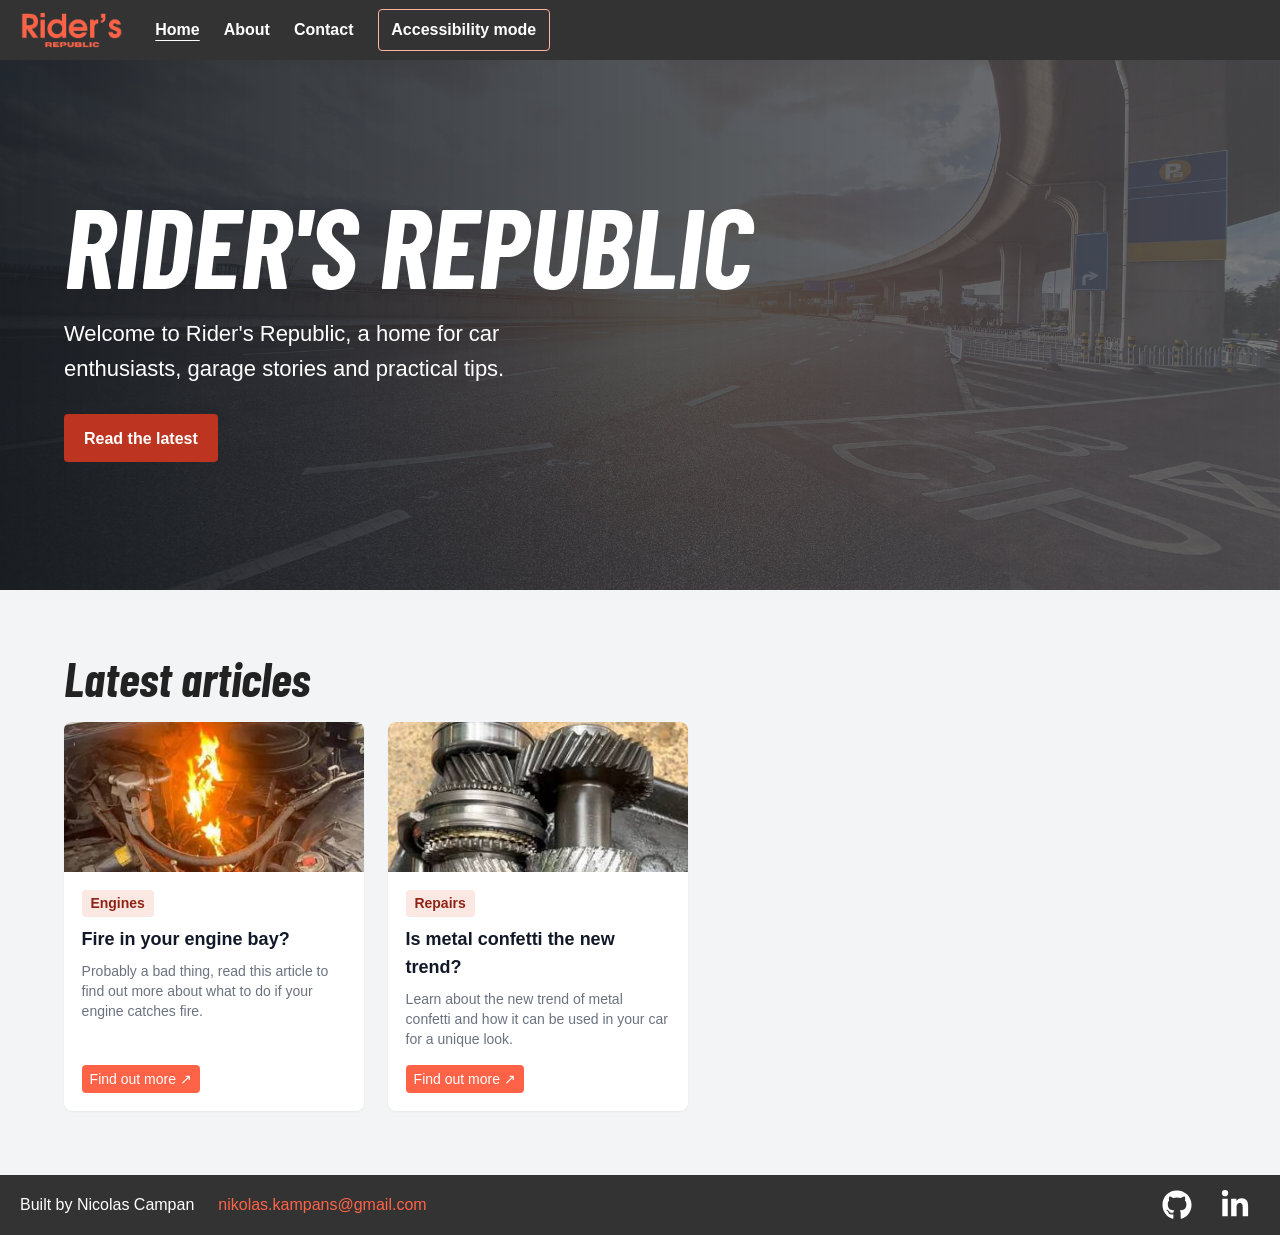
==== index.html @ 3242d22a "remove unused styles and duplicate declarations" ====
<!DOCTYPE html> 

<html lang="en">

<head>

    <link rel="stylesheet" href="assets/css/site.css">
    <script src="assets/js/accessibility.js" defer></script>
    <meta charset="UTF-8">
    <meta name="viewport" content="width=device-width, initial-scale=1.0">

    <link rel="stylesheet" href="https://fonts.googleapis.com/css2?family=Barlow+Condensed:ital,wght@1,700&display=swap">

    <title>Rider's Republic</title> <!-- This is a title bar -->

</head>

<body>
    <header>
        <img src="assets/images/logo.png" alt="Riders Republic logo" class="logo">
        <nav aria-label="Main navigation">
            <a href="index.html" aria-current="page">Home</a>
            <a href="about.html">About</a>
            <a href="contact.html">Contact</a>
            <button type="button" class="accessibility-toggle" aria-pressed="false" hidden>Accessibility mode</button>
        </nav>
    </header>

    <main class="home-main">
        <section class="hero" aria-labelledby="home-title">
            <div class="page-width">
                <h1 id="home-title">Rider's Republic</h1>
                <p>Welcome to Rider's Republic, a home for car enthusiasts, garage stories and practical tips.</p>
                <a class="hero-button" href="#latest">Read the latest</a>
            </div>
        </section>

        <section class="page-width latest" id="latest" aria-labelledby="latest-title">
            <h2 id="latest-title">Latest articles</h2>
            <div class="cards">
                <div class="card"> <!-- From Uiverse.io by Yaya12085 -->
                    <div class="image"> <img src="assets/images/engine-bay.jpeg" alt="Flames in a car's engine bay. Meme caption: Engine light came on, any idea what it is?"> </div>
                    <div class="content">
                        <span class="topic">Engines</span>
                        <h2 class="title">
                            Fire in your engine bay?
                        </h2>

                        <p class="desc">
                        Probably a bad thing, read this article to find out more about what to do if your engine catches fire.
                        </p>

                        <a class="action" href="#">
                        Find out more
                        <span aria-hidden="true">
                            ↗
                        </span>
                        </a>
                    </div>
                </div>

                <div class="card"> <!-- From Uiverse.io by Yaya12085 -->
                    <div class="image"> <img src="assets/images/metalconfetti.jpeg" alt="Damaged gearbox gears with chipped teeth and metal fragments"> </div>
                    <div class="content">
                        <span class="topic">Repairs</span>
                        <h2 class="title">
                            Is metal confetti the new trend?
                        </h2>

                        <p class="desc">
                        Learn about the new trend of metal confetti and how it can be used in your car for a unique look.
                        </p>

                        <a class="action" href="#">
                        Find out more
                        <span aria-hidden="true">
                            ↗
                        </span>
                        </a>
                    </div>
                </div>

            </div>
        </section>
    </main>

    <footer>
    <div class="footer-content">
        <p>Built by Nicolas Campan</p>
        <p><a href="mailto:nikolas.kampans@gmail.com">nikolas.kampans@gmail.com</a></p>
    </div>

    <div class="cardlink">
        <a class="social-link1"
        href="https://github.com/kampans/WebDev_Project_John"
        target="_blank"
        rel="noopener noreferrer"
        aria-label="Rider's Republic source code on GitHub (opens in a new tab)">
        <svg aria-hidden="true" focusable="false" xmlns="http://www.w3.org/2000/svg" fill="#fff" height="1em" viewBox="0 0 496 512"><path d="M165.9 397.4c0 2-2.3 3.6-5.2 3.6-3.3.3-5.6-1.3-5.6-3.6 0-2 2.3-3.6 5.2-3.6 3-.3 5.6 1.3 5.6 3.6zm-31.1-4.5c-.7 2 1.3 4.3 4.3 4.9 2.6 1 5.6 0 6.2-2s-1.3-4.3-4.3-5.2c-2.6-.7-5.5.3-6.2 2.3zm44.2-1.7c-2.9.7-4.9 2.6-4.6 4.9.3 2 2.9 3.3 5.9 2.6 2.9-.7 4.9-2.6 4.6-4.6-.3-1.9-3-3.2-5.9-2.9zM244.8 8C106.1 8 0 113.3 0 252c0 110.9 69.8 205.8 169.5 239.2 12.8 2.3 17.3-5.6 17.3-12.1 0-6.2-.3-40.4-.3-61.4 0 0-70 15-84.7-29.8 0 0-11.4-29.1-27.8-36.6 0 0-22.9-15.7 1.6-15.4 0 0 24.9 2 38.6 25.8 21.9 38.6 58.6 27.5 72.9 20.9 2.3-16 8.8-27.1 16-33.7-55.9-6.2-112.3-14.3-112.3-110.5 0-27.5 7.6-41.3 23.6-58.9-2.6-6.5-11.1-33.3 2.6-67.9 20.9-6.5 69 27 69 27 20-5.6 41.5-8.5 62.8-8.5s42.8 2.9 62.8 8.5c0 0 48.1-33.6 69-27 13.7 34.7 5.2 61.4 2.6 67.9 16 17.7 25.8 31.5 25.8 58.9 0 96.5-58.9 104.2-114.8 110.5 9.2 7.9 17 22.9 17 46.4 0 33.7-.3 75.4-.3 83.6 0 6.5 4.6 14.4 17.3 12.1C428.2 457.8 496 362.9 496 252 496 113.3 383.5 8 244.8 8zM97.2 352.9c-1.3 1-1 3.3.7 5.2 1.6 1.6 3.9 2.3 5.2 1 1.3-1 1-3.3-.7-5.2-1.6-1.6-3.9-2.3-5.2-1zm-10.8-8.1c-.7 1.3.3 2.9 2.3 3.9 1.6 1 3.6.7 4.3-.7.7-1.3-.3-2.9-2.3-3.9-2-.6-3.6-.3-4.3.7zm32.4 35.6c-1.6 1.3-1 4.3 1.3 6.2 2.3 2.3 5.2 2.6 6.5 1 1.3-1.3.7-4.3-1.3-6.2-2.2-2.3-5.2-2.6-6.5-1zm-11.4-14.7c-1.6 1-1.6 3.6 0 5.9 1.6 2.3 4.3 3.3 5.6 2.3 1.6-1.3 1.6-3.9 0-6.2-1.4-2.3-4-3.3-5.6-2z"></path></svg>
        </a>

        <a class="social-link2"
        href="https://www.linkedin.com/in/nicolas-campan-766263433/?isSelfProfile=true"
        target="_blank"
        rel="noopener noreferrer"
        aria-label="Nicolas Campan on LinkedIn (opens in a new tab)">
        <svg aria-hidden="true" focusable="false" xmlns="http://www.w3.org/2000/svg" height="1em" viewBox="0 0 448 512" fill="#fff"><path d="M100.28 448H7.4V148.9h92.88zM53.79 108.1C24.09 108.1 0 83.5 0 53.8a53.79 53.79 0 0 1 107.58 0c0 29.7-24.1 54.3-53.79 54.3zM447.9 448h-92.68V302.4c0-34.7-.7-79.2-48.29-79.2-48.29 0-55.69 37.7-55.69 76.7V448h-92.78V148.9h89.08v40.8h1.3c12.4-23.5 42.69-48.3 87.88-48.3 94 0 111.28 61.9 111.28 142.3V448z"></path></svg>
        </a>
    </div>
    </footer>

</body>

</html>
---- assets/css/site.css ----
/*body {
  font-family: 'Tangerine', serif;
  font-size: 48px; // This is calling google api fonts, its a god awful font so dont use it 
  text-shadow: 4px 4px 4px #aaa;
}*/ 

*, *::before, *::after {
    box-sizing: border-box;
}

main h1,
main h2,
main p,
main details {
    background-color: #ffffffff;
    padding: 10px 20px;
    border-radius: 10px;
    width: fit-content;
}

.accessibility-mode main :where(p, details) {
    font-size: 1.25rem;
}

body {
    font-family: Arial, Helvetica, sans-serif;
    margin: 0;
    background-color: #f5f5f5;
    color: #222;
    line-height: 1.6;
    display: flex; /* This makes the body a flex container */
    flex-direction: column; /* This stacks the children vertically */
    min-height: 100vh; /* This ensures the body takes at least the full height of the viewport */
    }

header,
footer {
    background-color: #333;
    display: flex;
    align-items: center;
    min-height: 60px;
    padding: 5px 20px;
}

header {
    justify-content: space-between;
    gap: 1rem 2rem;
}

nav a[aria-current="page"] {
    text-decoration: underline;
    text-underline-offset: 0.3em;
}

.logo {
    height: 44px;
    width: auto;
    margin: 0;
    }

nav {
    display: flex;
    flex: 1;
    flex-wrap: wrap;
    align-items: center;
    gap: 0.75rem 1.5rem;
    }

nav a {
    color: #fff;
    text-decoration: none;
    font-weight: bold;
    transition: transform 160ms ease;
    }

nav a:hover {
    color: #ff6347;
    transform: scale(1.1);
    }

.accessibility-toggle {
    padding: 0.45rem 0.8rem;
    border: 1px solid #ffb4a5;
    border-radius: 0.25rem;
    background: transparent;
    color: #fff;
    font: inherit;
    font-weight: 700;
    cursor: pointer;
}

.accessibility-toggle:hover {
    background: #4d302b;
}

.accessibility-toggle[aria-pressed="true"] {
    border-color: #fce8e3;
    background: #fce8e3;
    color: #8e2415;
}

.accessibility-toggle:focus-visible,
.accessibility-mode :is(a, button, summary, input, textarea):focus-visible {
    outline: 3px solid #8e2415;
    outline-offset: 3px;
    box-shadow: 0 0 0 3px #fff;
}

.accessibility-mode :is(nav a, .card, .action, .action span, .cardlink a) {
    transition: none;
}

.accessibility-mode :is(nav a, .card, .action, .action span, .cardlink a):hover {
    animation: none;
    transform: none;
}

@media (prefers-reduced-motion: reduce) {
    nav a {
        transition: none;
    }
}
 
h1, h2 {
    color: #333;
    }

main {
    padding: 0 20px;
    margin: 30px;
    flex: 1; /* This allows the main content to take up available space */
    }

img {
    max-width: 100%;
    height: auto;
    display: block;
    margin: 20px 0;
    }

footer {
    color: #fff;
    text-align: left;
    justify-content: space-between;
    }

.footer-content {
    display: flex;
    align-items: center;
    gap: 24px;
    }

.footer-content p {
    margin: 0;
    }

.contact-layout {
    display: flex;
    gap: 30px;
    align-items: stretch;
    }

.contact-form {
    flex: 1 1 0;
    min-width: 0;
    max-width: 600px;
    display: flex;
    flex-direction: column;
    background-color: #ecebeb;
    padding: 20px;
    border-radius: 10px;
    }

.contact-form form {
    display: flex;
    flex-direction: column;
    flex: 1;
    }

.contact-form label {
    color: #333;
    margin-bottom: 10px;
    }

textarea {
    resize: none;
    height: 200px;
    width: 100%;
    }

.contact-form input, .contact-form textarea {
    padding: 10px;
    border: 1px solid #767676;
    border-radius: 5px;
    margin-bottom: 20px;
    }

.contact-form button[type="submit"] {
    background-color: #ff6347;
    color: #fff;
    border: none;
    border-radius: 5px;
    padding: 10px 20px;
    font-size: 16px;
    cursor: pointer;
    margin-top: auto;
    transition: background-color 200ms ease;
    }

.contact-form button[type="submit"]:hover,
.contact-form button[type="submit"]:focus-visible {
    background-color: #b93822;
    }

.accessibility-mode nav a,
.accessibility-mode .contact-form {
    font-size: 1.2rem;
}

.accessibility-mode .contact-form :is(input, textarea) {
    border: 2px solid #333;
}

.accessibility-mode footer {
    font-size: 1.25rem;
}

.accessibility-mode .contact-form button[type="submit"] {
    font-size: 20px;
}

a[href^="mailto:"] {
    color: #ff6347;
    text-decoration: none;
    }

a[href^="mailto:"]:hover {
    text-decoration: underline;
    }

/* From Uiverse.io by ahmed150up2 */ 
.cardlink {
  display: flex;
  gap: 8px;
    }

.cardlink .social-link1,
.cardlink .social-link2 {
  display: flex;
  align-items: center;
  justify-content: center;
  width: 50px;
  height: 50px;
  color: whitesmoke;
  text-decoration: none;
  transition: 0.25s;
  border-radius: 50%;
    }

.cardlink svg {
  width: 60%;
  height: 60%;
  cursor: pointer;
    }

.cardlink .social-link1:hover {
  background-color: #1a1e22;
    }

.cardlink .social-link2:hover {
  background-color: #0a66c2;
    }

@media (max-width: 767px) {
header {
    flex-direction: column;
}

.logo {
    margin: 5px 0;
}

nav { 
    width: 100%;
    justify-content: center; 
    gap: 0.75rem 1rem;
    padding: 6px 0;
}

main {
    margin: 20px 0;
    padding: 0 12px;
    min-width: 0;
    overflow-wrap: anywhere;
}

main div[style*="margin-left"] {
    margin-left: 0 !important;
}

.contact-layout {
    flex-direction: column;
}

footer, .footer-content {
    flex-direction: column;
    align-items: flex-start;
    gap: 12px;
}

footer {
    padding: 16px 12px;
    overflow-wrap: anywhere;
}
}

.page-width {
    width: min(100% - 2rem, 72rem);
    margin-inline: auto;
}

.home-main {
    margin: 0;
    padding: 0;
    background: #f3f4f6;
}

.hero {
    padding-block: clamp(4rem, 10vw, 8rem);
    background: linear-gradient(90deg, rgba(10, 14, 20, 0.88), rgba(10, 14, 20, 0.54)),
        #181f29 url('../images/background.jpg') center / cover no-repeat;
    color: #fff;
}

.hero h1,
.hero p,
.latest > h2 {
    margin: 0;
    padding: 0;
    width: auto;
    color: inherit;
    background: transparent;
}

.hero h1,
.latest > h2 {
    font-family: "Barlow Condensed", "Arial Narrow", Arial, sans-serif;
    font-style: italic;
    font-weight: 700;
    line-height: 1;
}

.hero h1 {
    font-size: clamp(3rem, 9vw, 7rem);
    text-transform: uppercase;
}

.hero p {
    max-width: 32rem;
    margin-block: 1rem 1.75rem;
    font-size: clamp(1.125rem, 2.5vw, 1.375rem);
}

.hero-button {
    display: inline-block;
    padding: 0.7rem 1.25rem;
    border-radius: 0.25rem;
    background: #bd3420;
    color: #fff;
    font-weight: 700;
    text-decoration: none;
}

.hero-button:hover {
    background: #9f2818;
}

.hero-button:focus-visible {
    outline: 2px solid #fff;
    outline-offset: 4px;
}

.latest {
    padding-block: clamp(2rem, 5vw, 4rem);
}

.latest > h2 {
    font-size: clamp(2rem, 5vw, 3rem);
}

.accessibility-mode .hero {
    background-image: linear-gradient(rgba(10, 14, 20, 0.86), rgba(10, 14, 20, 0.86)),
        url('../images/background.jpg');
}

.accessibility-mode .hero-button {
    font-size: 1.125rem;
}

.accessibility-mode .hero p {
    font-size: 1.5rem;
}

.image {
    overflow: hidden;
}

.card:first-child .image img {
    transform: scale(1.03);
} /* For the first card, scale the image bigger to make it fit */

.cards {
    display: flex;
    flex-wrap: wrap;
    gap: 24px;
    justify-content: flex-start;
    margin-top: 20px;
    align-items: stretch;
    }

.card {
    max-width: 300px;
    border-radius: 0.5rem;
    overflow: hidden;
    background-color: #fff;
    box-shadow: 0 1px 2px 0 rgba(0, 0, 0, 0.05);
    display: flex;
    flex-direction: column;
    flex: 1; /* allows the card to grow and fill the available space */
    padding: 0;
    transition: all .5s ease;
    }

.card a {
    text-decoration: none
    }

/* CARD HOVER TASK 1*/
.card:hover {
    transform: translate3D(0,-1px,0) scale(1.03); /* move up slightly and zoom in */
    box-shadow: 8px 28px 50px rgba(39,44,49,.07), 1px 6px 12px rgba(39,44,49,.04);
    transition: all .4s ease; /* zoom in */
    cursor: pointer;
}

.content {
    display: flex;
    flex-direction: column;
    flex: 1;              /* makes .content fill the space under the image */
    padding: 1.1rem;
    }

.image {
    height: 150px;
    margin: 0;
    padding: 0;
    }

.image img {
    display: block;
    width: 100%;
    height: 100%;
    margin: 0;
    padding: 0;
    border: 0;
    max-width: none;
    object-fit: cover;
    object-position: center 25%;
    }

.card .title {
    margin: 0;
    color: #111827;
    font-size: 1.125rem;
    line-height: 1.75rem;
    font-weight: 600;
    }

.desc {
    margin-top: 0.5rem;
    color: #6B7280;
    font-size: 0.875rem;
    line-height: 1.25rem;
    margin-bottom: 1rem;
    }

.action {
    display: inline-flex;
    margin-top: auto;
    color: #ffffff;
    font-size: 0.875rem;
    line-height: 1.25rem;
    font-weight: 500;
    gap: 0.25rem;
    background-color: #ff6347;
    padding: 4px 8px;
    border-radius: 4px;
    align-self: flex-start;
    }

.action span {
    transition: .3s ease;
    }

.action:hover span {
    transform: translateX(4px);
    }

.action:hover {
    transform: translate3D(0,-1px,0) scale(1.03); /* move up slightly and zoom in */
    box-shadow: 8px 28px 50px rgba(39,44,49,.07), 1px 6px 12px rgba(39,44,49,.04);
    transition: all .4s ease; /* zoom in */
    cursor: pointer;
}

.card h2, .card p {
    background-color: transparent;
    border: none;
    padding: 0;
    border-radius: 0;
    width: auto;
}

.topic {
    align-self: flex-start;
    margin-bottom: 0.5rem;
    font-size: 0.875rem;
    padding: 0.15rem 0.55rem;
    border-radius: 0.25rem;
    background: #fce8e3;
    color: #8e2415;
    font-weight: 700;
}

.accessibility-mode .card {
    border: 2px solid #333;
}

.accessibility-mode .topic {
    font-size: 1rem;
}

.accessibility-mode .card .title {
    font-size: 1.75rem;
}

.accessibility-mode .card .desc {
    font-size: 1.125rem;
}

.accessibility-mode .action {
    background-color: #bd3420;
    font-size: 1.125rem;
    line-height: 1.4;
}

.accessibility-mode .contact-form :is(input, textarea),
.accessibility-mode .accessibility-toggle {
    font-size: 1.125rem;
}

.accessibility-mode .contact-form button[type="submit"] {
    background-color: #bd3420;
}

.accessibility-mode :is(.action, .contact-form button[type="submit"]):hover {
    background-color: #9f2818;
}

@media (max-width: 767px) {
    .cards {
        flex-direction: column;
    }

    .card {
        flex: none;
        width: 100%;
        max-width: none;
        min-width: 0;
    }
}
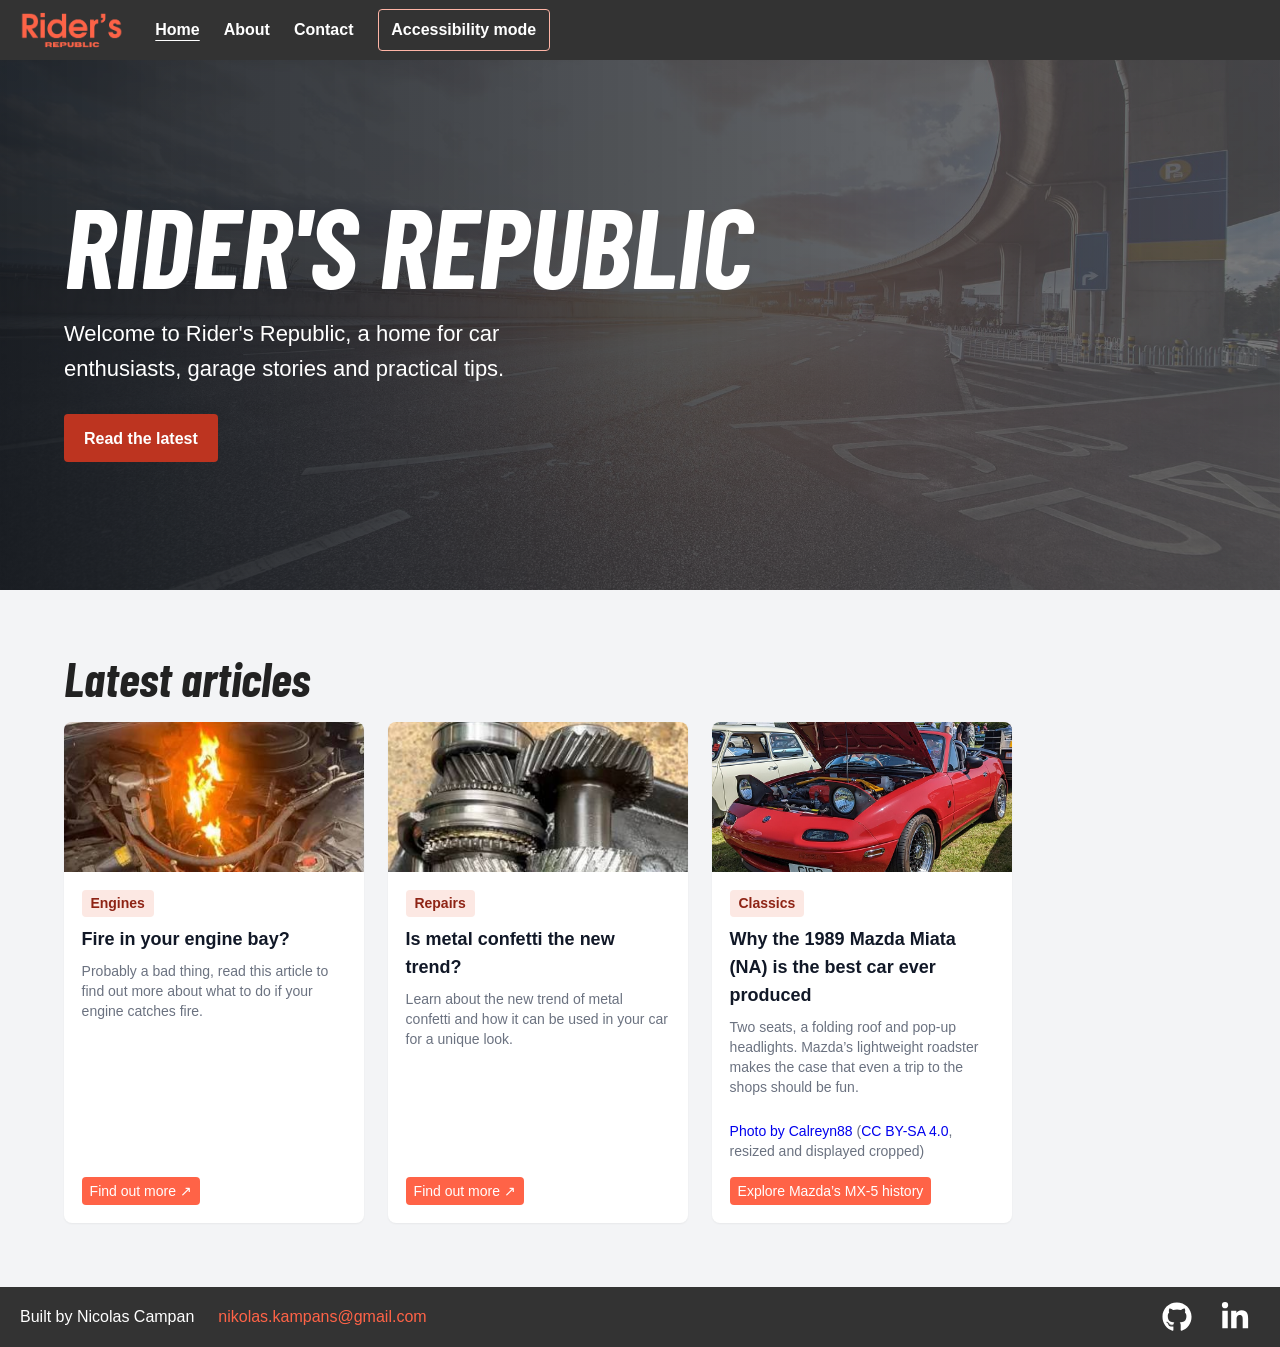
==== commit b89ae5d5: "add the mazda miata card" ====
--- a/index.html
+++ b/index.html
@@ -1,114 +1,126 @@
-<!DOCTYPE html> 
+<!DOCTYPE html>
 
 <html lang="en">
 
-<head>
+	<head>
 
-    <link rel="stylesheet" href="assets/css/site.css">
-    <script src="assets/js/accessibility.js" defer></script>
-    <meta charset="UTF-8">
-    <meta name="viewport" content="width=device-width, initial-scale=1.0">
+		<link rel="stylesheet" href="assets/css/site.css">
+		<script src="assets/js/accessibility.js" defer></script>
+		<meta charset="UTF-8">
+		<meta name="viewport" content="width=device-width, initial-scale=1.0">
 
-    <link rel="stylesheet" href="https://fonts.googleapis.com/css2?family=Barlow+Condensed:ital,wght@1,700&display=swap">
+		<link rel="stylesheet" href="https://fonts.googleapis.com/css2?family=Barlow+Condensed:ital,wght@1,700&display=swap">
 
-    <title>Rider's Republic</title> <!-- This is a title bar -->
+		<title>Rider's Republic</title> <!-- This is a title bar -->
 
-</head>
+	</head>
 
-<body>
-    <header>
-        <img src="assets/images/logo.png" alt="Riders Republic logo" class="logo">
-        <nav aria-label="Main navigation">
-            <a href="index.html" aria-current="page">Home</a>
-            <a href="about.html">About</a>
-            <a href="contact.html">Contact</a>
-            <button type="button" class="accessibility-toggle" aria-pressed="false" hidden>Accessibility mode</button>
-        </nav>
-    </header>
+	<body>
+		<header>
+			<img src="assets/images/logo.png" alt="Riders Republic logo" class="logo">
+			<nav aria-label="Main navigation">
+				<a href="index.html" aria-current="page">Home</a>
+				<a href="about.html">About</a>
+				<a href="contact.html">Contact</a>
+				<button type="button" class="accessibility-toggle" aria-pressed="false" hidden>Accessibility mode</button>
+			</nav>
+		</header>
 
-    <main class="home-main">
-        <section class="hero" aria-labelledby="home-title">
-            <div class="page-width">
-                <h1 id="home-title">Rider's Republic</h1>
-                <p>Welcome to Rider's Republic, a home for car enthusiasts, garage stories and practical tips.</p>
-                <a class="hero-button" href="#latest">Read the latest</a>
-            </div>
-        </section>
+		<main class="home-main">
+			<section class="hero" aria-labelledby="home-title">
+				<div class="page-width">
+					<h1 id="home-title">Rider's Republic</h1>
+					<p>Welcome to Rider's Republic, a home for car enthusiasts, garage stories and practical tips.</p>
+					<a class="hero-button" href="#latest">Read the latest</a>
+				</div>
+			</section>
 
-        <section class="page-width latest" id="latest" aria-labelledby="latest-title">
-            <h2 id="latest-title">Latest articles</h2>
-            <div class="cards">
-                <div class="card"> <!-- From Uiverse.io by Yaya12085 -->
-                    <div class="image"> <img src="assets/images/engine-bay.jpeg" alt="Flames in a car's engine bay. Meme caption: Engine light came on, any idea what it is?"> </div>
-                    <div class="content">
-                        <span class="topic">Engines</span>
-                        <h2 class="title">
-                            Fire in your engine bay?
-                        </h2>
+			<section class="page-width latest" id="latest" aria-labelledby="latest-title">
+				<h2 id="latest-title">Latest articles</h2>
+				<div class="cards">
+					<div class="card"> <!-- From Uiverse.io by Yaya12085 -->
+						<div class="image"> <img src="assets/images/engine-bay.jpeg" alt="Flames in a car's engine bay. Meme caption: Engine light came on, any idea what it is?"> </div>
+						<div class="content">
+							<span class="topic">Engines</span>
+							<h2 class="title">
+								Fire in your engine bay?
+							</h2>
 
-                        <p class="desc">
-                        Probably a bad thing, read this article to find out more about what to do if your engine catches fire.
-                        </p>
+							<p class="desc">
+								Probably a bad thing, read this article to find out more about what to do if your engine catches fire.
+							</p>
 
-                        <a class="action" href="#">
-                        Find out more
-                        <span aria-hidden="true">
-                            ↗
-                        </span>
-                        </a>
-                    </div>
-                </div>
+							<a class="action" href="#">
+								Find out more
+								<span aria-hidden="true">
+									↗
+								</span>
+							</a>
+						</div>
+					</div>
 
-                <div class="card"> <!-- From Uiverse.io by Yaya12085 -->
-                    <div class="image"> <img src="assets/images/metalconfetti.jpeg" alt="Damaged gearbox gears with chipped teeth and metal fragments"> </div>
-                    <div class="content">
-                        <span class="topic">Repairs</span>
-                        <h2 class="title">
-                            Is metal confetti the new trend?
-                        </h2>
+					<div class="card"> <!-- From Uiverse.io by Yaya12085 -->
+						<div class="image"> <img src="assets/images/metalconfetti.jpeg" alt="Damaged gearbox gears with chipped teeth and metal fragments"> </div>
+						<div class="content">
+							<span class="topic">Repairs</span>
+							<h2 class="title">
+								Is metal confetti the new trend?
+							</h2>
 
-                        <p class="desc">
-                        Learn about the new trend of metal confetti and how it can be used in your car for a unique look.
-                        </p>
+							<p class="desc">
+								Learn about the new trend of metal confetti and how it can be used in your car for a unique look.
+							</p>
 
-                        <a class="action" href="#">
-                        Find out more
-                        <span aria-hidden="true">
-                            ↗
-                        </span>
-                        </a>
-                    </div>
-                </div>
+							<a class="action" href="#">
+								Find out more
+								<span aria-hidden="true">
+									↗
+								</span>
+							</a>
+						</div>
+					</div>
 
-            </div>
-        </section>
-    </main>
+					<article class="card">
+						<div class="image">
+							<img class="miata-photo" src="assets/images/mazda-miata-na.jpg" alt="Red first-generation Mazda MX-5 with its pop-up headlights raised and bonnet open">
+						</div>
+						<div class="content">
+							<span class="topic">Classics</span>
+							<h2 class="title">Why the 1989 Mazda Miata (NA) is the best car ever produced</h2>
+							<p class="desc">Two seats, a folding roof and pop-up headlights. Mazda&rsquo;s lightweight roadster makes the case that even a trip to the shops should be fun.</p>
+							<p class="desc"><a href="https://commons.wikimedia.org/wiki/File:1989_Mazda_MX-5_1.6i.jpg">Photo by Calreyn88</a> (<a href="https://creativecommons.org/licenses/by-sa/4.0/">CC BY-SA 4.0</a>, resized and displayed cropped)</p>
+							<a class="action" href="https://www.mazda.com/en/about/history/greatcar/roadster/04/">Explore Mazda&rsquo;s MX-5 history</a>
+						</div>
+					</article>
+				</div>
+			</section>
+		</main>
 
-    <footer>
-    <div class="footer-content">
-        <p>Built by Nicolas Campan</p>
-        <p><a href="mailto:nikolas.kampans@gmail.com">nikolas.kampans@gmail.com</a></p>
-    </div>
+		<footer>
+			<div class="footer-content">
+				<p>Built by Nicolas Campan</p>
+				<p><a href="mailto:nikolas.kampans@gmail.com">nikolas.kampans@gmail.com</a></p>
+			</div>
 
-    <div class="cardlink">
-        <a class="social-link1"
-        href="https://github.com/kampans/WebDev_Project_John"
-        target="_blank"
-        rel="noopener noreferrer"
-        aria-label="Rider's Republic source code on GitHub (opens in a new tab)">
-        <svg aria-hidden="true" focusable="false" xmlns="http://www.w3.org/2000/svg" fill="#fff" height="1em" viewBox="0 0 496 512"><path d="M165.9 397.4c0 2-2.3 3.6-5.2 3.6-3.3.3-5.6-1.3-5.6-3.6 0-2 2.3-3.6 5.2-3.6 3-.3 5.6 1.3 5.6 3.6zm-31.1-4.5c-.7 2 1.3 4.3 4.3 4.9 2.6 1 5.6 0 6.2-2s-1.3-4.3-4.3-5.2c-2.6-.7-5.5.3-6.2 2.3zm44.2-1.7c-2.9.7-4.9 2.6-4.6 4.9.3 2 2.9 3.3 5.9 2.6 2.9-.7 4.9-2.6 4.6-4.6-.3-1.9-3-3.2-5.9-2.9zM244.8 8C106.1 8 0 113.3 0 252c0 110.9 69.8 205.8 169.5 239.2 12.8 2.3 17.3-5.6 17.3-12.1 0-6.2-.3-40.4-.3-61.4 0 0-70 15-84.7-29.8 0 0-11.4-29.1-27.8-36.6 0 0-22.9-15.7 1.6-15.4 0 0 24.9 2 38.6 25.8 21.9 38.6 58.6 27.5 72.9 20.9 2.3-16 8.8-27.1 16-33.7-55.9-6.2-112.3-14.3-112.3-110.5 0-27.5 7.6-41.3 23.6-58.9-2.6-6.5-11.1-33.3 2.6-67.9 20.9-6.5 69 27 69 27 20-5.6 41.5-8.5 62.8-8.5s42.8 2.9 62.8 8.5c0 0 48.1-33.6 69-27 13.7 34.7 5.2 61.4 2.6 67.9 16 17.7 25.8 31.5 25.8 58.9 0 96.5-58.9 104.2-114.8 110.5 9.2 7.9 17 22.9 17 46.4 0 33.7-.3 75.4-.3 83.6 0 6.5 4.6 14.4 17.3 12.1C428.2 457.8 496 362.9 496 252 496 113.3 383.5 8 244.8 8zM97.2 352.9c-1.3 1-1 3.3.7 5.2 1.6 1.6 3.9 2.3 5.2 1 1.3-1 1-3.3-.7-5.2-1.6-1.6-3.9-2.3-5.2-1zm-10.8-8.1c-.7 1.3.3 2.9 2.3 3.9 1.6 1 3.6.7 4.3-.7.7-1.3-.3-2.9-2.3-3.9-2-.6-3.6-.3-4.3.7zm32.4 35.6c-1.6 1.3-1 4.3 1.3 6.2 2.3 2.3 5.2 2.6 6.5 1 1.3-1.3.7-4.3-1.3-6.2-2.2-2.3-5.2-2.6-6.5-1zm-11.4-14.7c-1.6 1-1.6 3.6 0 5.9 1.6 2.3 4.3 3.3 5.6 2.3 1.6-1.3 1.6-3.9 0-6.2-1.4-2.3-4-3.3-5.6-2z"></path></svg>
-        </a>
+			<div class="cardlink">
+				<a class="social-link1"
+					href="https://github.com/kampans/WebDev_Project_John"
+					target="_blank"
+					rel="noopener noreferrer"
+					aria-label="Rider's Republic source code on GitHub (opens in a new tab)">
+					<svg aria-hidden="true" focusable="false" xmlns="http://www.w3.org/2000/svg" fill="#fff" height="1em" viewBox="0 0 496 512"><path d="M165.9 397.4c0 2-2.3 3.6-5.2 3.6-3.3.3-5.6-1.3-5.6-3.6 0-2 2.3-3.6 5.2-3.6 3-.3 5.6 1.3 5.6 3.6zm-31.1-4.5c-.7 2 1.3 4.3 4.3 4.9 2.6 1 5.6 0 6.2-2s-1.3-4.3-4.3-5.2c-2.6-.7-5.5.3-6.2 2.3zm44.2-1.7c-2.9.7-4.9 2.6-4.6 4.9.3 2 2.9 3.3 5.9 2.6 2.9-.7 4.9-2.6 4.6-4.6-.3-1.9-3-3.2-5.9-2.9zM244.8 8C106.1 8 0 113.3 0 252c0 110.9 69.8 205.8 169.5 239.2 12.8 2.3 17.3-5.6 17.3-12.1 0-6.2-.3-40.4-.3-61.4 0 0-70 15-84.7-29.8 0 0-11.4-29.1-27.8-36.6 0 0-22.9-15.7 1.6-15.4 0 0 24.9 2 38.6 25.8 21.9 38.6 58.6 27.5 72.9 20.9 2.3-16 8.8-27.1 16-33.7-55.9-6.2-112.3-14.3-112.3-110.5 0-27.5 7.6-41.3 23.6-58.9-2.6-6.5-11.1-33.3 2.6-67.9 20.9-6.5 69 27 69 27 20-5.6 41.5-8.5 62.8-8.5s42.8 2.9 62.8 8.5c0 0 48.1-33.6 69-27 13.7 34.7 5.2 61.4 2.6 67.9 16 17.7 25.8 31.5 25.8 58.9 0 96.5-58.9 104.2-114.8 110.5 9.2 7.9 17 22.9 17 46.4 0 33.7-.3 75.4-.3 83.6 0 6.5 4.6 14.4 17.3 12.1C428.2 457.8 496 362.9 496 252 496 113.3 383.5 8 244.8 8zM97.2 352.9c-1.3 1-1 3.3.7 5.2 1.6 1.6 3.9 2.3 5.2 1 1.3-1 1-3.3-.7-5.2-1.6-1.6-3.9-2.3-5.2-1zm-10.8-8.1c-.7 1.3.3 2.9 2.3 3.9 1.6 1 3.6.7 4.3-.7.7-1.3-.3-2.9-2.3-3.9-2-.6-3.6-.3-4.3.7zm32.4 35.6c-1.6 1.3-1 4.3 1.3 6.2 2.3 2.3 5.2 2.6 6.5 1 1.3-1.3.7-4.3-1.3-6.2-2.2-2.3-5.2-2.6-6.5-1zm-11.4-14.7c-1.6 1-1.6 3.6 0 5.9 1.6 2.3 4.3 3.3 5.6 2.3 1.6-1.3 1.6-3.9 0-6.2-1.4-2.3-4-3.3-5.6-2z"></path></svg>
+				</a>
 
-        <a class="social-link2"
-        href="https://www.linkedin.com/in/nicolas-campan-766263433/?isSelfProfile=true"
-        target="_blank"
-        rel="noopener noreferrer"
-        aria-label="Nicolas Campan on LinkedIn (opens in a new tab)">
-        <svg aria-hidden="true" focusable="false" xmlns="http://www.w3.org/2000/svg" height="1em" viewBox="0 0 448 512" fill="#fff"><path d="M100.28 448H7.4V148.9h92.88zM53.79 108.1C24.09 108.1 0 83.5 0 53.8a53.79 53.79 0 0 1 107.58 0c0 29.7-24.1 54.3-53.79 54.3zM447.9 448h-92.68V302.4c0-34.7-.7-79.2-48.29-79.2-48.29 0-55.69 37.7-55.69 76.7V448h-92.78V148.9h89.08v40.8h1.3c12.4-23.5 42.69-48.3 87.88-48.3 94 0 111.28 61.9 111.28 142.3V448z"></path></svg>
-        </a>
-    </div>
-    </footer>
+				<a class="social-link2"
+					href="https://www.linkedin.com/in/nicolas-campan-766263433/?isSelfProfile=true"
+					target="_blank"
+					rel="noopener noreferrer"
+					aria-label="Nicolas Campan on LinkedIn (opens in a new tab)">
+					<svg aria-hidden="true" focusable="false" xmlns="http://www.w3.org/2000/svg" height="1em" viewBox="0 0 448 512" fill="#fff"><path d="M100.28 448H7.4V148.9h92.88zM53.79 108.1C24.09 108.1 0 83.5 0 53.8a53.79 53.79 0 0 1 107.58 0c0 29.7-24.1 54.3-53.79 54.3zM447.9 448h-92.68V302.4c0-34.7-.7-79.2-48.29-79.2-48.29 0-55.69 37.7-55.69 76.7V448h-92.78V148.9h89.08v40.8h1.3c12.4-23.5 42.69-48.3 87.88-48.3 94 0 111.28 61.9 111.28 142.3V448z"></path></svg>
+				</a>
+			</div>
+		</footer>
 
-</body>
+	</body>
 
 </html>
--- a/assets/css/site.css
+++ b/assets/css/site.css
@@ -1,582 +1,586 @@
 
 /*body {
-  font-family: 'Tangerine', serif;
-  font-size: 48px; // This is calling google api fonts, its a god awful font so dont use it 
-  text-shadow: 4px 4px 4px #aaa;
-}*/ 
+	font-family: 'Tangerine', serif;
+	font-size: 48px; // This is calling google api fonts, its a god awful font so dont use it
+	text-shadow: 4px 4px 4px #aaa;
+}*/
 
 *, *::before, *::after {
-    box-sizing: border-box;
+	box-sizing: border-box;
 }
 
 main h1,
 main h2,
 main p,
 main details {
-    background-color: #ffffffff;
-    padding: 10px 20px;
-    border-radius: 10px;
-    width: fit-content;
+	background-color: #ffffffff;
+	padding: 10px 20px;
+	border-radius: 10px;
+	width: fit-content;
 }
 
 .accessibility-mode main :where(p, details) {
-    font-size: 1.25rem;
+	font-size: 1.25rem;
 }
 
 body {
-    font-family: Arial, Helvetica, sans-serif;
-    margin: 0;
-    background-color: #f5f5f5;
-    color: #222;
-    line-height: 1.6;
-    display: flex; /* This makes the body a flex container */
-    flex-direction: column; /* This stacks the children vertically */
-    min-height: 100vh; /* This ensures the body takes at least the full height of the viewport */
-    }
+	font-family: Arial, Helvetica, sans-serif;
+	margin: 0;
+	background-color: #f5f5f5;
+	color: #222;
+	line-height: 1.6;
+	display: flex; /* This makes the body a flex container */
+	flex-direction: column; /* This stacks the children vertically */
+	min-height: 100vh; /* This ensures the body takes at least the full height of the viewport */
+}
 
 header,
 footer {
-    background-color: #333;
-    display: flex;
-    align-items: center;
-    min-height: 60px;
-    padding: 5px 20px;
+	background-color: #333;
+	display: flex;
+	align-items: center;
+	min-height: 60px;
+	padding: 5px 20px;
 }
 
 header {
-    justify-content: space-between;
-    gap: 1rem 2rem;
+	justify-content: space-between;
+	gap: 1rem 2rem;
 }
 
 nav a[aria-current="page"] {
-    text-decoration: underline;
-    text-underline-offset: 0.3em;
+	text-decoration: underline;
+	text-underline-offset: 0.3em;
 }
 
 .logo {
-    height: 44px;
-    width: auto;
-    margin: 0;
-    }
+	height: 44px;
+	width: auto;
+	margin: 0;
+}
 
 nav {
-    display: flex;
-    flex: 1;
-    flex-wrap: wrap;
-    align-items: center;
-    gap: 0.75rem 1.5rem;
-    }
+	display: flex;
+	flex: 1;
+	flex-wrap: wrap;
+	align-items: center;
+	gap: 0.75rem 1.5rem;
+}
 
 nav a {
-    color: #fff;
-    text-decoration: none;
-    font-weight: bold;
-    transition: transform 160ms ease;
-    }
+	color: #fff;
+	text-decoration: none;
+	font-weight: bold;
+	transition: transform 160ms ease;
+}
 
 nav a:hover {
-    color: #ff6347;
-    transform: scale(1.1);
-    }
+	color: #ff6347;
+	transform: scale(1.1);
+}
 
 .accessibility-toggle {
-    padding: 0.45rem 0.8rem;
-    border: 1px solid #ffb4a5;
-    border-radius: 0.25rem;
-    background: transparent;
-    color: #fff;
-    font: inherit;
-    font-weight: 700;
-    cursor: pointer;
+	padding: 0.45rem 0.8rem;
+	border: 1px solid #ffb4a5;
+	border-radius: 0.25rem;
+	background: transparent;
+	color: #fff;
+	font: inherit;
+	font-weight: 700;
+	cursor: pointer;
 }
 
 .accessibility-toggle:hover {
-    background: #4d302b;
+	background: #4d302b;
 }
 
 .accessibility-toggle[aria-pressed="true"] {
-    border-color: #fce8e3;
-    background: #fce8e3;
-    color: #8e2415;
+	border-color: #fce8e3;
+	background: #fce8e3;
+	color: #8e2415;
 }
 
 .accessibility-toggle:focus-visible,
 .accessibility-mode :is(a, button, summary, input, textarea):focus-visible {
-    outline: 3px solid #8e2415;
-    outline-offset: 3px;
-    box-shadow: 0 0 0 3px #fff;
+	outline: 3px solid #8e2415;
+	outline-offset: 3px;
+	box-shadow: 0 0 0 3px #fff;
 }
 
 .accessibility-mode :is(nav a, .card, .action, .action span, .cardlink a) {
-    transition: none;
+	transition: none;
 }
 
 .accessibility-mode :is(nav a, .card, .action, .action span, .cardlink a):hover {
-    animation: none;
-    transform: none;
+	animation: none;
+	transform: none;
 }
 
 @media (prefers-reduced-motion: reduce) {
-    nav a {
-        transition: none;
-    }
-}
- 
+	nav a {
+		transition: none;
+	}
+}
+
 h1, h2 {
-    color: #333;
-    }
+	color: #333;
+}
 
 main {
-    padding: 0 20px;
-    margin: 30px;
-    flex: 1; /* This allows the main content to take up available space */
-    }
+	padding: 0 20px;
+	margin: 30px;
+	flex: 1; /* This allows the main content to take up available space */
+}
 
 img {
-    max-width: 100%;
-    height: auto;
-    display: block;
-    margin: 20px 0;
-    }
+	max-width: 100%;
+	height: auto;
+	display: block;
+	margin: 20px 0;
+}
 
 footer {
-    color: #fff;
-    text-align: left;
-    justify-content: space-between;
-    }
+	color: #fff;
+	text-align: left;
+	justify-content: space-between;
+}
 
 .footer-content {
-    display: flex;
-    align-items: center;
-    gap: 24px;
-    }
+	display: flex;
+	align-items: center;
+	gap: 24px;
+}
 
 .footer-content p {
-    margin: 0;
-    }
+	margin: 0;
+}
 
 .contact-layout {
-    display: flex;
-    gap: 30px;
-    align-items: stretch;
-    }
+	display: flex;
+	gap: 30px;
+	align-items: stretch;
+}
 
 .contact-form {
-    flex: 1 1 0;
-    min-width: 0;
-    max-width: 600px;
-    display: flex;
-    flex-direction: column;
-    background-color: #ecebeb;
-    padding: 20px;
-    border-radius: 10px;
-    }
+	flex: 1 1 0;
+	min-width: 0;
+	max-width: 600px;
+	display: flex;
+	flex-direction: column;
+	background-color: #ecebeb;
+	padding: 20px;
+	border-radius: 10px;
+}
 
 .contact-form form {
-    display: flex;
-    flex-direction: column;
-    flex: 1;
-    }
+	display: flex;
+	flex-direction: column;
+	flex: 1;
+}
 
 .contact-form label {
-    color: #333;
-    margin-bottom: 10px;
-    }
+	color: #333;
+	margin-bottom: 10px;
+}
 
 textarea {
-    resize: none;
-    height: 200px;
-    width: 100%;
-    }
+	resize: none;
+	height: 200px;
+	width: 100%;
+}
 
 .contact-form input, .contact-form textarea {
-    padding: 10px;
-    border: 1px solid #767676;
-    border-radius: 5px;
-    margin-bottom: 20px;
-    }
+	padding: 10px;
+	border: 1px solid #767676;
+	border-radius: 5px;
+	margin-bottom: 20px;
+}
 
 .contact-form button[type="submit"] {
-    background-color: #ff6347;
-    color: #fff;
-    border: none;
-    border-radius: 5px;
-    padding: 10px 20px;
-    font-size: 16px;
-    cursor: pointer;
-    margin-top: auto;
-    transition: background-color 200ms ease;
-    }
+	background-color: #ff6347;
+	color: #fff;
+	border: none;
+	border-radius: 5px;
+	padding: 10px 20px;
+	font-size: 16px;
+	cursor: pointer;
+	margin-top: auto;
+	transition: background-color 200ms ease;
+}
 
 .contact-form button[type="submit"]:hover,
 .contact-form button[type="submit"]:focus-visible {
-    background-color: #b93822;
-    }
+	background-color: #b93822;
+}
 
 .accessibility-mode nav a,
 .accessibility-mode .contact-form {
-    font-size: 1.2rem;
+	font-size: 1.2rem;
 }
 
 .accessibility-mode .contact-form :is(input, textarea) {
-    border: 2px solid #333;
+	border: 2px solid #333;
 }
 
 .accessibility-mode footer {
-    font-size: 1.25rem;
+	font-size: 1.25rem;
 }
 
 .accessibility-mode .contact-form button[type="submit"] {
-    font-size: 20px;
+	font-size: 20px;
 }
 
 a[href^="mailto:"] {
-    color: #ff6347;
-    text-decoration: none;
-    }
+	color: #ff6347;
+	text-decoration: none;
+}
 
 a[href^="mailto:"]:hover {
-    text-decoration: underline;
-    }
-
-/* From Uiverse.io by ahmed150up2 */ 
+	text-decoration: underline;
+}
+
+/* From Uiverse.io by ahmed150up2 */
 .cardlink {
-  display: flex;
-  gap: 8px;
-    }
+	display: flex;
+	gap: 8px;
+}
 
 .cardlink .social-link1,
 .cardlink .social-link2 {
-  display: flex;
-  align-items: center;
-  justify-content: center;
-  width: 50px;
-  height: 50px;
-  color: whitesmoke;
-  text-decoration: none;
-  transition: 0.25s;
-  border-radius: 50%;
-    }
+	display: flex;
+	align-items: center;
+	justify-content: center;
+	width: 50px;
+	height: 50px;
+	color: whitesmoke;
+	text-decoration: none;
+	transition: 0.25s;
+	border-radius: 50%;
+}
 
 .cardlink svg {
-  width: 60%;
-  height: 60%;
-  cursor: pointer;
-    }
+	width: 60%;
+	height: 60%;
+	cursor: pointer;
+}
 
 .cardlink .social-link1:hover {
-  background-color: #1a1e22;
-    }
+	background-color: #1a1e22;
+}
 
 .cardlink .social-link2:hover {
-  background-color: #0a66c2;
-    }
+	background-color: #0a66c2;
+}
 
 @media (max-width: 767px) {
-header {
-    flex-direction: column;
-}
-
-.logo {
-    margin: 5px 0;
-}
-
-nav { 
-    width: 100%;
-    justify-content: center; 
-    gap: 0.75rem 1rem;
-    padding: 6px 0;
-}
-
-main {
-    margin: 20px 0;
-    padding: 0 12px;
-    min-width: 0;
-    overflow-wrap: anywhere;
-}
-
-main div[style*="margin-left"] {
-    margin-left: 0 !important;
-}
-
-.contact-layout {
-    flex-direction: column;
-}
-
-footer, .footer-content {
-    flex-direction: column;
-    align-items: flex-start;
-    gap: 12px;
-}
-
-footer {
-    padding: 16px 12px;
-    overflow-wrap: anywhere;
-}
+	header {
+		flex-direction: column;
+	}
+
+	.logo {
+		margin: 5px 0;
+	}
+
+	nav {
+		width: 100%;
+		justify-content: center;
+		gap: 0.75rem 1rem;
+		padding: 6px 0;
+	}
+
+	main {
+		margin: 20px 0;
+		padding: 0 12px;
+		min-width: 0;
+		overflow-wrap: anywhere;
+	}
+
+	main div[style*="margin-left"] {
+		margin-left: 0 !important;
+	}
+
+	.contact-layout {
+		flex-direction: column;
+	}
+
+	footer, .footer-content {
+		flex-direction: column;
+		align-items: flex-start;
+		gap: 12px;
+	}
+
+	footer {
+		padding: 16px 12px;
+		overflow-wrap: anywhere;
+	}
 }
 
 .page-width {
-    width: min(100% - 2rem, 72rem);
-    margin-inline: auto;
+	width: min(100% - 2rem, 72rem);
+	margin-inline: auto;
 }
 
 .home-main {
-    margin: 0;
-    padding: 0;
-    background: #f3f4f6;
+	margin: 0;
+	padding: 0;
+	background: #f3f4f6;
 }
 
 .hero {
-    padding-block: clamp(4rem, 10vw, 8rem);
-    background: linear-gradient(90deg, rgba(10, 14, 20, 0.88), rgba(10, 14, 20, 0.54)),
-        #181f29 url('../images/background.jpg') center / cover no-repeat;
-    color: #fff;
+	padding-block: clamp(4rem, 10vw, 8rem);
+	background: linear-gradient(90deg, rgba(10, 14, 20, 0.88), rgba(10, 14, 20, 0.54)),
+		#181f29 url('../images/background.jpg') center / cover no-repeat;
+	color: #fff;
 }
 
 .hero h1,
 .hero p,
 .latest > h2 {
-    margin: 0;
-    padding: 0;
-    width: auto;
-    color: inherit;
-    background: transparent;
+	margin: 0;
+	padding: 0;
+	width: auto;
+	color: inherit;
+	background: transparent;
 }
 
 .hero h1,
 .latest > h2 {
-    font-family: "Barlow Condensed", "Arial Narrow", Arial, sans-serif;
-    font-style: italic;
-    font-weight: 700;
-    line-height: 1;
+	font-family: "Barlow Condensed", "Arial Narrow", Arial, sans-serif;
+	font-style: italic;
+	font-weight: 700;
+	line-height: 1;
 }
 
 .hero h1 {
-    font-size: clamp(3rem, 9vw, 7rem);
-    text-transform: uppercase;
+	font-size: clamp(3rem, 9vw, 7rem);
+	text-transform: uppercase;
 }
 
 .hero p {
-    max-width: 32rem;
-    margin-block: 1rem 1.75rem;
-    font-size: clamp(1.125rem, 2.5vw, 1.375rem);
+	max-width: 32rem;
+	margin-block: 1rem 1.75rem;
+	font-size: clamp(1.125rem, 2.5vw, 1.375rem);
 }
 
 .hero-button {
-    display: inline-block;
-    padding: 0.7rem 1.25rem;
-    border-radius: 0.25rem;
-    background: #bd3420;
-    color: #fff;
-    font-weight: 700;
-    text-decoration: none;
+	display: inline-block;
+	padding: 0.7rem 1.25rem;
+	border-radius: 0.25rem;
+	background: #bd3420;
+	color: #fff;
+	font-weight: 700;
+	text-decoration: none;
 }
 
 .hero-button:hover {
-    background: #9f2818;
+	background: #9f2818;
 }
 
 .hero-button:focus-visible {
-    outline: 2px solid #fff;
-    outline-offset: 4px;
+	outline: 2px solid #fff;
+	outline-offset: 4px;
 }
 
 .latest {
-    padding-block: clamp(2rem, 5vw, 4rem);
+	padding-block: clamp(2rem, 5vw, 4rem);
 }
 
 .latest > h2 {
-    font-size: clamp(2rem, 5vw, 3rem);
+	font-size: clamp(2rem, 5vw, 3rem);
 }
 
 .accessibility-mode .hero {
-    background-image: linear-gradient(rgba(10, 14, 20, 0.86), rgba(10, 14, 20, 0.86)),
-        url('../images/background.jpg');
+	background-image: linear-gradient(rgba(10, 14, 20, 0.86), rgba(10, 14, 20, 0.86)),
+		url('../images/background.jpg');
 }
 
 .accessibility-mode .hero-button {
-    font-size: 1.125rem;
+	font-size: 1.125rem;
 }
 
 .accessibility-mode .hero p {
-    font-size: 1.5rem;
+	font-size: 1.5rem;
 }
 
 .image {
-    overflow: hidden;
+	overflow: hidden;
 }
 
 .card:first-child .image img {
-    transform: scale(1.03);
+	transform: scale(1.03);
 } /* For the first card, scale the image bigger to make it fit */
 
 .cards {
-    display: flex;
-    flex-wrap: wrap;
-    gap: 24px;
-    justify-content: flex-start;
-    margin-top: 20px;
-    align-items: stretch;
-    }
+	display: flex;
+	flex-wrap: wrap;
+	gap: 24px;
+	justify-content: flex-start;
+	margin-top: 20px;
+	align-items: stretch;
+}
 
 .card {
-    max-width: 300px;
-    border-radius: 0.5rem;
-    overflow: hidden;
-    background-color: #fff;
-    box-shadow: 0 1px 2px 0 rgba(0, 0, 0, 0.05);
-    display: flex;
-    flex-direction: column;
-    flex: 1; /* allows the card to grow and fill the available space */
-    padding: 0;
-    transition: all .5s ease;
-    }
+	max-width: 300px;
+	border-radius: 0.5rem;
+	overflow: hidden;
+	background-color: #fff;
+	box-shadow: 0 1px 2px 0 rgba(0, 0, 0, 0.05);
+	display: flex;
+	flex-direction: column;
+	flex: 1; /* allows the card to grow and fill the available space */
+	padding: 0;
+	transition: all .5s ease;
+}
 
 .card a {
-    text-decoration: none
-    }
+	text-decoration: none
+}
 
 /* CARD HOVER TASK 1*/
 .card:hover {
-    transform: translate3D(0,-1px,0) scale(1.03); /* move up slightly and zoom in */
-    box-shadow: 8px 28px 50px rgba(39,44,49,.07), 1px 6px 12px rgba(39,44,49,.04);
-    transition: all .4s ease; /* zoom in */
-    cursor: pointer;
+	transform: translate3D(0,-1px,0) scale(1.03); /* move up slightly and zoom in */
+	box-shadow: 8px 28px 50px rgba(39,44,49,.07), 1px 6px 12px rgba(39,44,49,.04);
+	transition: all .4s ease; /* zoom in */
+	cursor: pointer;
 }
 
 .content {
-    display: flex;
-    flex-direction: column;
-    flex: 1;              /* makes .content fill the space under the image */
-    padding: 1.1rem;
-    }
+	display: flex;
+	flex-direction: column;
+	flex: 1;              /* makes .content fill the space under the image */
+	padding: 1.1rem;
+}
 
 .image {
-    height: 150px;
-    margin: 0;
-    padding: 0;
-    }
+	height: 150px;
+	margin: 0;
+	padding: 0;
+}
 
 .image img {
-    display: block;
-    width: 100%;
-    height: 100%;
-    margin: 0;
-    padding: 0;
-    border: 0;
-    max-width: none;
-    object-fit: cover;
-    object-position: center 25%;
-    }
+	display: block;
+	width: 100%;
+	height: 100%;
+	margin: 0;
+	padding: 0;
+	border: 0;
+	max-width: none;
+	object-fit: cover;
+	object-position: center 25%;
+}
+
+.image img.miata-photo {
+	object-position: center 63%;
+}
 
 .card .title {
-    margin: 0;
-    color: #111827;
-    font-size: 1.125rem;
-    line-height: 1.75rem;
-    font-weight: 600;
-    }
+	margin: 0;
+	color: #111827;
+	font-size: 1.125rem;
+	line-height: 1.75rem;
+	font-weight: 600;
+}
 
 .desc {
-    margin-top: 0.5rem;
-    color: #6B7280;
-    font-size: 0.875rem;
-    line-height: 1.25rem;
-    margin-bottom: 1rem;
-    }
+	margin-top: 0.5rem;
+	color: #6B7280;
+	font-size: 0.875rem;
+	line-height: 1.25rem;
+	margin-bottom: 1rem;
+}
 
 .action {
-    display: inline-flex;
-    margin-top: auto;
-    color: #ffffff;
-    font-size: 0.875rem;
-    line-height: 1.25rem;
-    font-weight: 500;
-    gap: 0.25rem;
-    background-color: #ff6347;
-    padding: 4px 8px;
-    border-radius: 4px;
-    align-self: flex-start;
-    }
+	display: inline-flex;
+	margin-top: auto;
+	color: #ffffff;
+	font-size: 0.875rem;
+	line-height: 1.25rem;
+	font-weight: 500;
+	gap: 0.25rem;
+	background-color: #ff6347;
+	padding: 4px 8px;
+	border-radius: 4px;
+	align-self: flex-start;
+}
 
 .action span {
-    transition: .3s ease;
-    }
+	transition: .3s ease;
+}
 
 .action:hover span {
-    transform: translateX(4px);
-    }
+	transform: translateX(4px);
+}
 
 .action:hover {
-    transform: translate3D(0,-1px,0) scale(1.03); /* move up slightly and zoom in */
-    box-shadow: 8px 28px 50px rgba(39,44,49,.07), 1px 6px 12px rgba(39,44,49,.04);
-    transition: all .4s ease; /* zoom in */
-    cursor: pointer;
+	transform: translate3D(0,-1px,0) scale(1.03); /* move up slightly and zoom in */
+	box-shadow: 8px 28px 50px rgba(39,44,49,.07), 1px 6px 12px rgba(39,44,49,.04);
+	transition: all .4s ease; /* zoom in */
+	cursor: pointer;
 }
 
 .card h2, .card p {
-    background-color: transparent;
-    border: none;
-    padding: 0;
-    border-radius: 0;
-    width: auto;
+	background-color: transparent;
+	border: none;
+	padding: 0;
+	border-radius: 0;
+	width: auto;
 }
 
 .topic {
-    align-self: flex-start;
-    margin-bottom: 0.5rem;
-    font-size: 0.875rem;
-    padding: 0.15rem 0.55rem;
-    border-radius: 0.25rem;
-    background: #fce8e3;
-    color: #8e2415;
-    font-weight: 700;
+	align-self: flex-start;
+	margin-bottom: 0.5rem;
+	font-size: 0.875rem;
+	padding: 0.15rem 0.55rem;
+	border-radius: 0.25rem;
+	background: #fce8e3;
+	color: #8e2415;
+	font-weight: 700;
 }
 
 .accessibility-mode .card {
-    border: 2px solid #333;
+	border: 2px solid #333;
 }
 
 .accessibility-mode .topic {
-    font-size: 1rem;
+	font-size: 1rem;
 }
 
 .accessibility-mode .card .title {
-    font-size: 1.75rem;
+	font-size: 1.75rem;
 }
 
 .accessibility-mode .card .desc {
-    font-size: 1.125rem;
+	font-size: 1.125rem;
 }
 
 .accessibility-mode .action {
-    background-color: #bd3420;
-    font-size: 1.125rem;
-    line-height: 1.4;
+	background-color: #bd3420;
+	font-size: 1.125rem;
+	line-height: 1.4;
 }
 
 .accessibility-mode .contact-form :is(input, textarea),
 .accessibility-mode .accessibility-toggle {
-    font-size: 1.125rem;
+	font-size: 1.125rem;
 }
 
 .accessibility-mode .contact-form button[type="submit"] {
-    background-color: #bd3420;
+	background-color: #bd3420;
 }
 
 .accessibility-mode :is(.action, .contact-form button[type="submit"]):hover {
-    background-color: #9f2818;
+	background-color: #9f2818;
 }
 
 @media (max-width: 767px) {
-    .cards {
-        flex-direction: column;
-    }
-
-    .card {
-        flex: none;
-        width: 100%;
-        max-width: none;
-        min-width: 0;
-    }
-}
+	.cards {
+		flex-direction: column;
+	}
+
+	.card {
+		flex: none;
+		width: 100%;
+		max-width: none;
+		min-width: 0;
+	}
+}
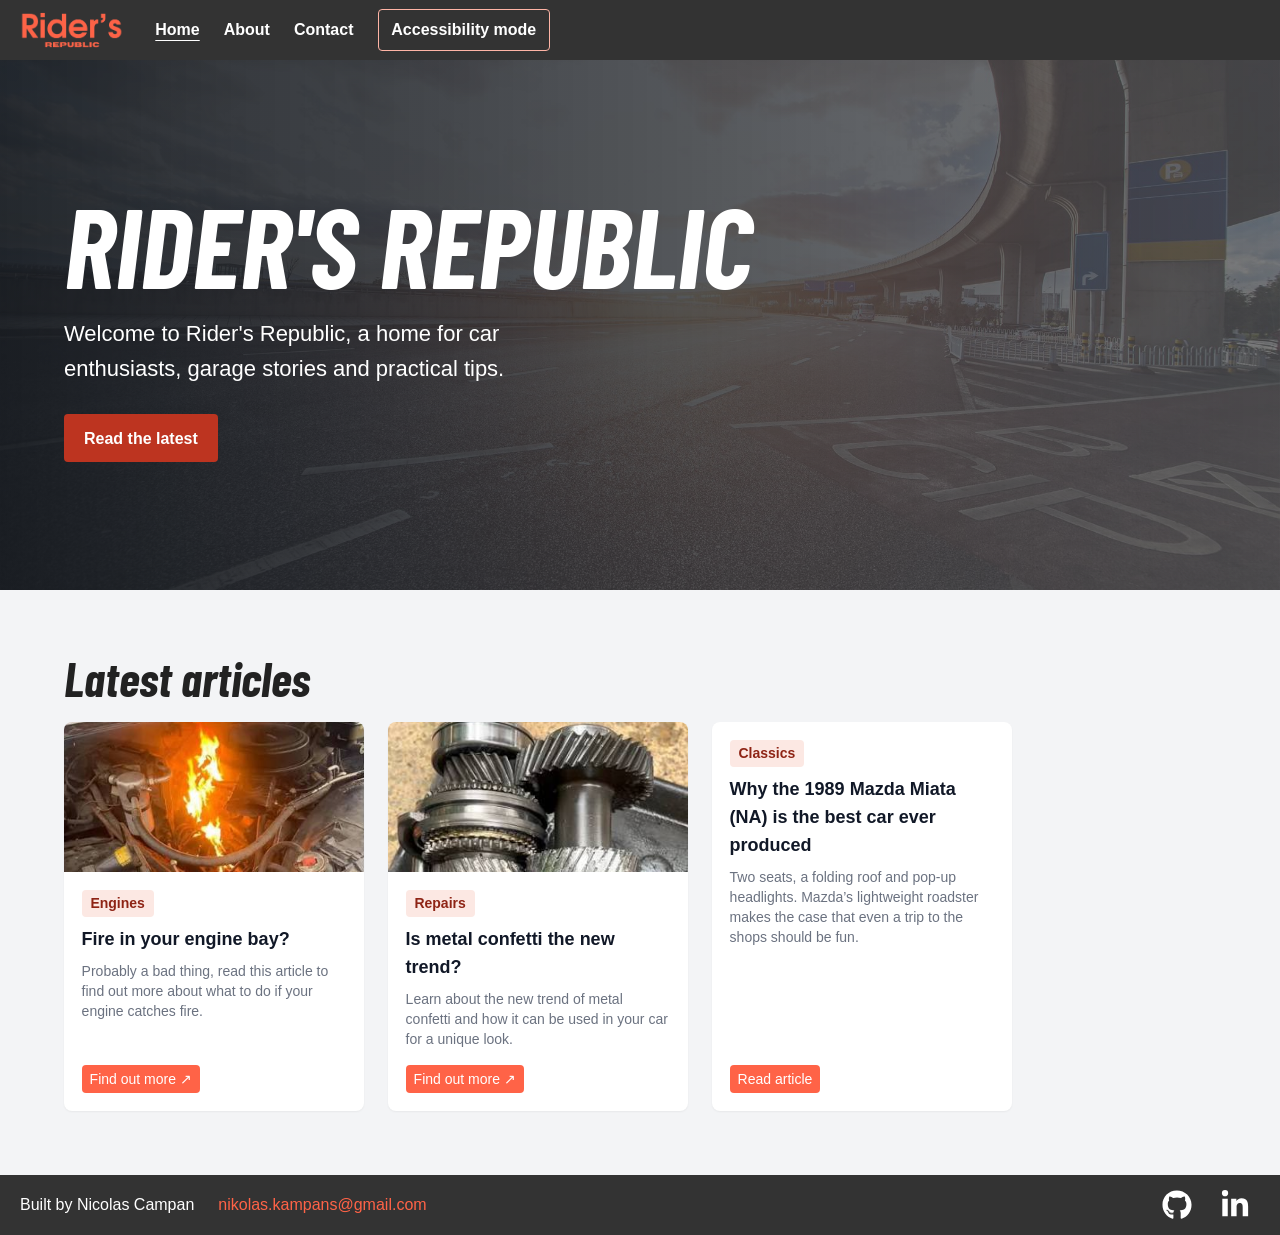
==== commit def6512a: "create the miata article page" ====
--- a/index.html
+++ b/index.html
@@ -81,15 +81,12 @@
 					</div>
 
 					<article class="card">
-						<div class="image">
-							<img class="miata-photo" src="assets/images/mazda-miata-na.jpg" alt="Red first-generation Mazda MX-5 with its pop-up headlights raised and bonnet open">
-						</div>
+						<!-- Photo credit: Calreyn88, https://commons.wikimedia.org/wiki/File:1989_Mazda_MX-5_1.6i.jpg (CC BY-SA 4.0, https://creativecommons.org/licenses/by-sa/4.0/) -->
 						<div class="content">
 							<span class="topic">Classics</span>
 							<h2 class="title">Why the 1989 Mazda Miata (NA) is the best car ever produced</h2>
 							<p class="desc">Two seats, a folding roof and pop-up headlights. Mazda&rsquo;s lightweight roadster makes the case that even a trip to the shops should be fun.</p>
-							<p class="desc"><a href="https://commons.wikimedia.org/wiki/File:1989_Mazda_MX-5_1.6i.jpg">Photo by Calreyn88</a> (<a href="https://creativecommons.org/licenses/by-sa/4.0/">CC BY-SA 4.0</a>, resized and displayed cropped)</p>
-							<a class="action" href="https://www.mazda.com/en/about/history/greatcar/roadster/04/">Explore Mazda&rsquo;s MX-5 history</a>
+							<a class="action" href="mazda-miata.html">Read article</a>
 						</div>
 					</article>
 				</div>
--- a/assets/css/site.css
+++ b/assets/css/site.css
@@ -467,10 +467,6 @@
 	max-width: none;
 	object-fit: cover;
 	object-position: center 25%;
-}
-
-.image img.miata-photo {
-	object-position: center 63%;
 }
 
 .card .title {
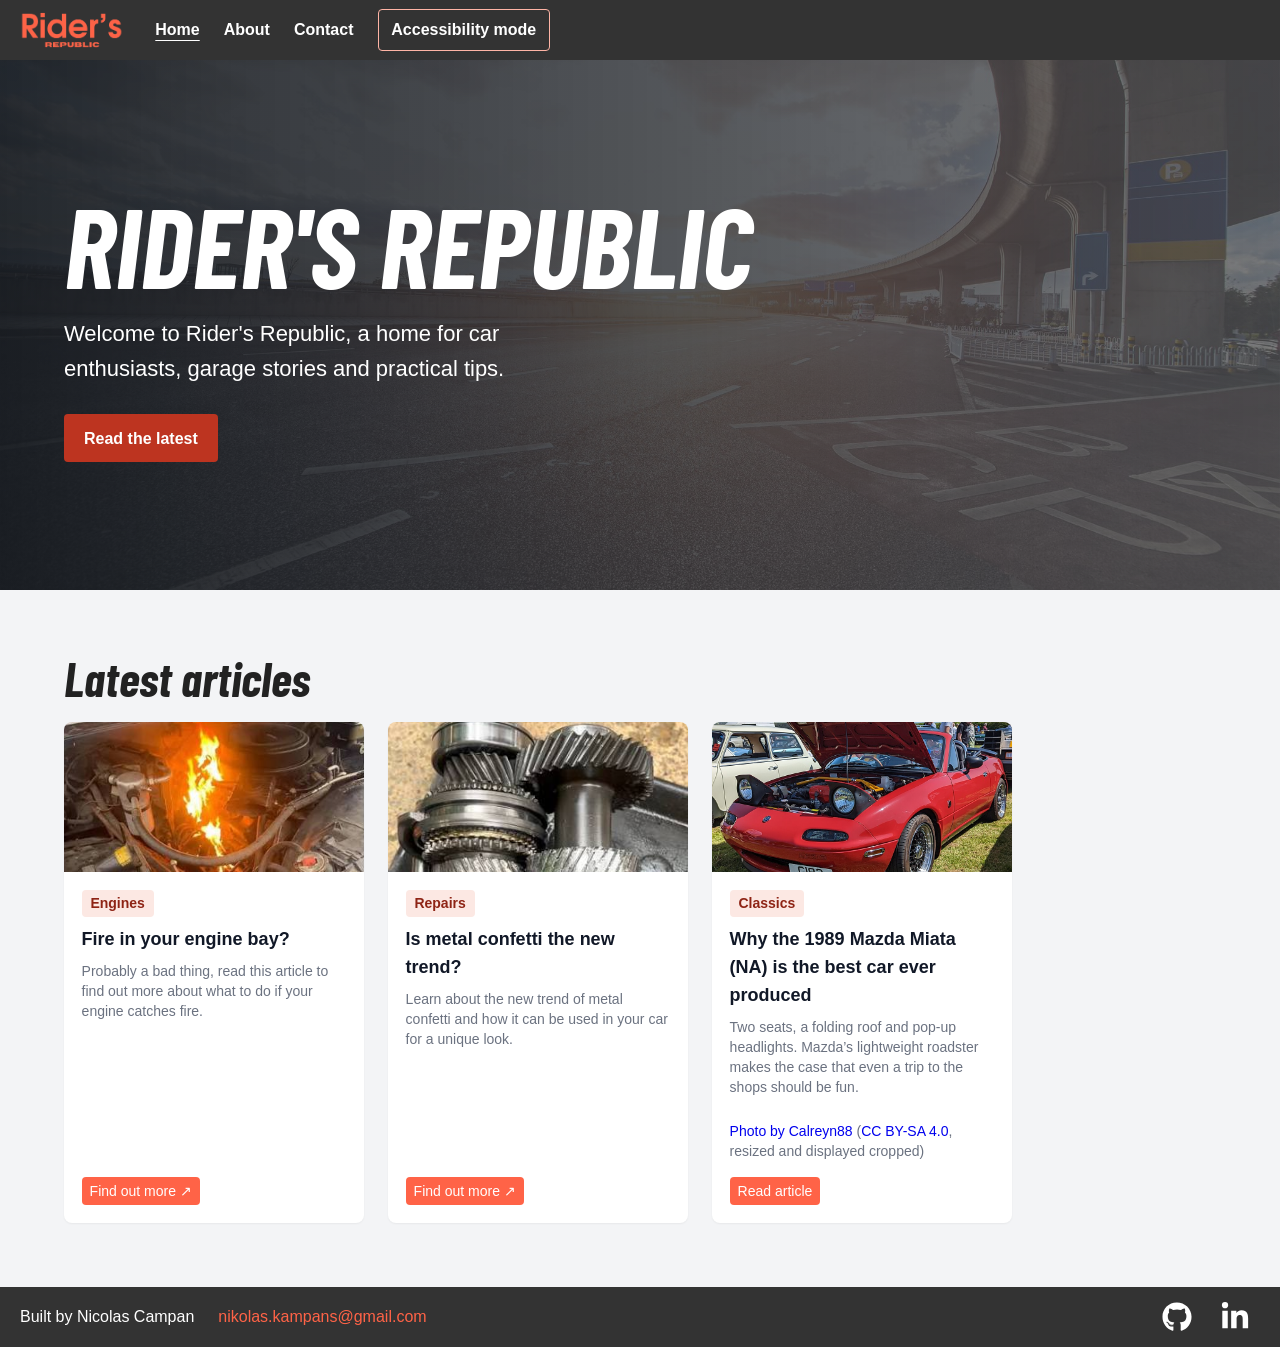
==== commit ae8377b6: "restore miata photos and article navigation" ====
--- a/index.html
+++ b/index.html
@@ -80,12 +80,16 @@
 						</div>
 					</div>
 
-					<article class="card">
+					<article class="card" id="miata-card">
 						<!-- Photo credit: Calreyn88, https://commons.wikimedia.org/wiki/File:1989_Mazda_MX-5_1.6i.jpg (CC BY-SA 4.0, https://creativecommons.org/licenses/by-sa/4.0/) -->
+						<div class="image">
+							<img class="miata-photo" src="assets/images/mazda-miata-na.jpg" alt="Red first-generation Mazda MX-5 with its pop-up headlights raised and bonnet open">
+						</div>
 						<div class="content">
 							<span class="topic">Classics</span>
 							<h2 class="title">Why the 1989 Mazda Miata (NA) is the best car ever produced</h2>
 							<p class="desc">Two seats, a folding roof and pop-up headlights. Mazda&rsquo;s lightweight roadster makes the case that even a trip to the shops should be fun.</p>
+							<p class="desc"><a href="https://commons.wikimedia.org/wiki/File:1989_Mazda_MX-5_1.6i.jpg">Photo by Calreyn88</a> (<a href="https://creativecommons.org/licenses/by-sa/4.0/">CC BY-SA 4.0</a>, resized and displayed cropped)</p>
 							<a class="action" href="mazda-miata.html">Read article</a>
 						</div>
 					</article>
--- a/assets/css/site.css
+++ b/assets/css/site.css
@@ -580,3 +580,12 @@
 		min-width: 0;
 	}
 }
+
+.miata-article {
+	width: min(100% - 2rem, 72ch);
+	margin-inline: auto;
+}
+
+.image img.miata-photo {
+	object-position: center 63%;
+}
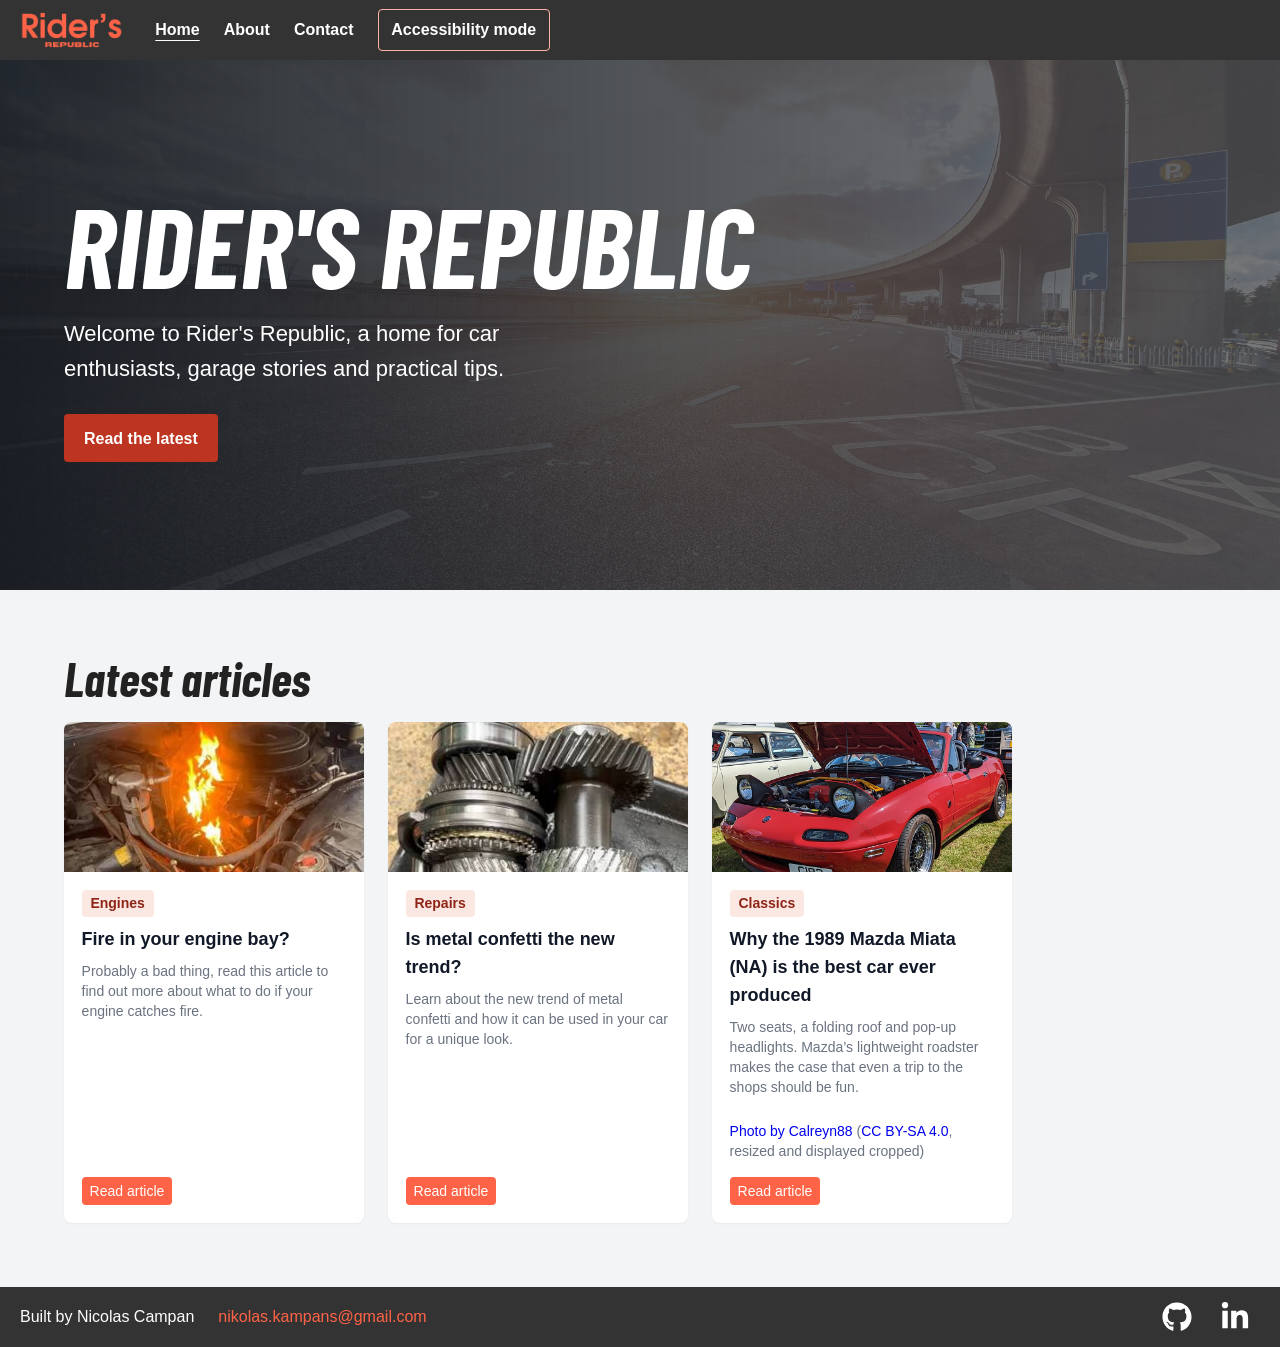
==== commit a40f3f47: "use read article on every card" ====
--- a/index.html
+++ b/index.html
@@ -50,12 +50,7 @@
 								Probably a bad thing, read this article to find out more about what to do if your engine catches fire.
 							</p>
 
-							<a class="action" href="#">
-								Find out more
-								<span aria-hidden="true">
-									↗
-								</span>
-							</a>
+							<a class="action" href="#">Read article</a>
 						</div>
 					</div>
 
@@ -71,12 +66,7 @@
 								Learn about the new trend of metal confetti and how it can be used in your car for a unique look.
 							</p>
 
-							<a class="action" href="#">
-								Find out more
-								<span aria-hidden="true">
-									↗
-								</span>
-							</a>
+							<a class="action" href="#">Read article</a>
 						</div>
 					</div>
 
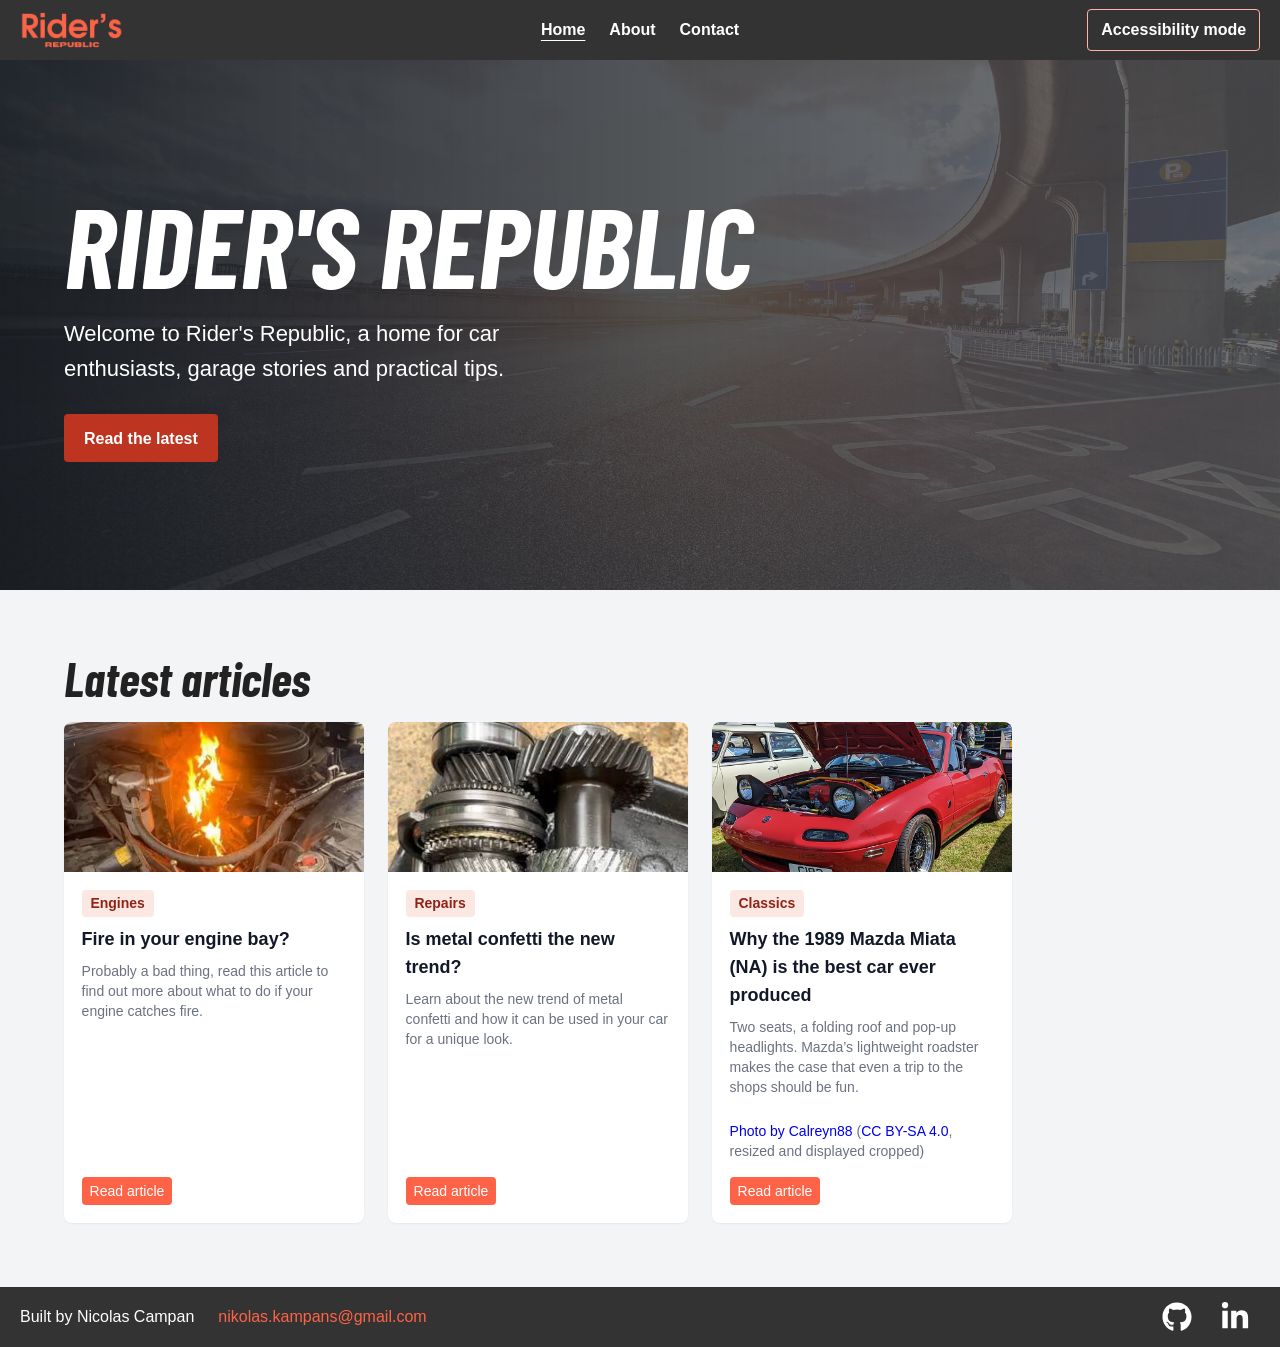
==== commit 26d979dc: "center site navigation and swap contact columns" ====
--- a/index.html
+++ b/index.html
@@ -22,8 +22,8 @@
 				<a href="index.html" aria-current="page">Home</a>
 				<a href="about.html">About</a>
 				<a href="contact.html">Contact</a>
-				<button type="button" class="accessibility-toggle" aria-pressed="false" hidden>Accessibility mode</button>
 			</nav>
+			<button type="button" class="accessibility-toggle" aria-pressed="false" hidden>Accessibility mode</button>
 		</header>
 
 		<main class="home-main">
--- a/assets/css/site.css
+++ b/assets/css/site.css
@@ -44,7 +44,8 @@
 }
 
 header {
-	justify-content: space-between;
+	display: grid;
+	grid-template-columns: minmax(0, 1fr) auto minmax(0, 1fr);
 	gap: 1rem 2rem;
 }
 
@@ -59,9 +60,10 @@
 	margin: 0;
 }
 
-nav {
-	display: flex;
-	flex: 1;
+header nav {
+	grid-column: 2;
+	display: flex;
+	justify-content: center;
 	flex-wrap: wrap;
 	align-items: center;
 	gap: 0.75rem 1.5rem;
@@ -80,6 +82,8 @@
 }
 
 .accessibility-toggle {
+	grid-column: 3;
+	justify-self: end;
 	padding: 0.45rem 0.8rem;
 	border: 1px solid #ffb4a5;
 	border-radius: 0.25rem;
@@ -101,23 +105,32 @@
 }
 
 .accessibility-toggle:focus-visible,
-.accessibility-mode :is(a, button, summary, input, textarea):focus-visible {
+.accessibility-mode :is(a, button, summary, input, select, textarea):focus-visible {
 	outline: 3px solid #8e2415;
 	outline-offset: 3px;
 	box-shadow: 0 0 0 3px #fff;
 }
 
-.accessibility-mode :is(nav a, .card, .action, .action span, .cardlink a) {
+.accessibility-mode :is(nav a, .cardlink a) {
 	transition: none;
 }
 
-.accessibility-mode :is(nav a, .card, .action, .action span, .cardlink a):hover {
+.accessibility-mode :is(nav a, .cardlink a):hover {
 	animation: none;
 	transform: none;
 }
 
+.hero-button,
+.action,
+.contact-form button[type="submit"] {
+	transition: background-color 200ms ease;
+}
+
 @media (prefers-reduced-motion: reduce) {
-	nav a {
+	nav a,
+	.hero-button,
+	.action,
+	.contact-form button[type="submit"] {
 		transition: none;
 	}
 }
@@ -155,20 +168,57 @@
 	margin: 0;
 }
 
+.contact-page footer a[href^="mailto:"] {
+	color: #ffb4a5;
+}
+
 .contact-layout {
-	display: flex;
-	gap: 30px;
-	align-items: stretch;
+	display: grid;
+	grid-template-columns: repeat(2, minmax(0, 1fr));
+	grid-template-areas: "form intro";
+	align-content: start;
+	align-items: start;
+	gap: clamp(1.5rem, 6vw, 5rem);
+	margin-inline: auto;
+	padding-block: clamp(1.5rem, 5vw, 4rem);
+}
+
+.contact-intro {
+	grid-area: intro;
+	background-color: #fff;
+	border: 1px solid #d6d9df;
+}
+
+.contact-intro :is(h1, p) {
+	width: auto;
+	padding: 0;
+	background: transparent;
+}
+
+.contact-intro h1 {
+	margin: 0 0 1rem;
+	font-size: clamp(2.5rem, 6vw, 4rem);
+	line-height: 1.05;
+}
+
+.contact-intro p {
+	max-width: 34ch;
+}
+
+.contact-intro a {
+	color: #962817;
+	text-decoration: underline;
 }
 
 .contact-form {
-	flex: 1 1 0;
+	grid-area: form;
 	min-width: 0;
-	max-width: 600px;
-	display: flex;
-	flex-direction: column;
 	background-color: #ecebeb;
-	padding: 20px;
+}
+
+.contact-form,
+.contact-intro {
+	padding: clamp(1rem, 3vw, 2rem);
 	border-radius: 10px;
 }
 
@@ -180,32 +230,35 @@
 
 .contact-form label {
 	color: #333;
-	margin-bottom: 10px;
-}
-
-textarea {
-	resize: none;
-	height: 200px;
-	width: 100%;
-}
-
-.contact-form input, .contact-form textarea {
-	padding: 10px;
+	margin-bottom: 0.35rem;
+	font-weight: 700;
+}
+
+.contact-form textarea {
+	resize: vertical;
+	min-height: 9rem;
+}
+
+.contact-form :is(input, select, textarea) {
+	min-height: 3rem;
+	padding: 0.75rem;
+	font: inherit;
+	color: #222;
+	background: #fff;
 	border: 1px solid #767676;
 	border-radius: 5px;
 	margin-bottom: 20px;
 }
 
 .contact-form button[type="submit"] {
-	background-color: #ff6347;
+	background-color: #bd3420;
 	color: #fff;
 	border: none;
 	border-radius: 5px;
 	padding: 10px 20px;
 	font-size: 16px;
 	cursor: pointer;
-	margin-top: auto;
-	transition: background-color 200ms ease;
+	margin-top: 0.75rem;
 }
 
 .contact-form button[type="submit"]:hover,
@@ -218,7 +271,7 @@
 	font-size: 1.2rem;
 }
 
-.accessibility-mode .contact-form :is(input, textarea) {
+.accessibility-mode .contact-form :is(input, select, textarea) {
 	border: 2px solid #333;
 }
 
@@ -274,16 +327,22 @@
 
 @media (max-width: 767px) {
 	header {
-		flex-direction: column;
+		grid-template-columns: 1fr auto;
+		gap: 0.5rem 1rem;
+	}
+
+	.accessibility-toggle {
+		grid-column: 2;
+		grid-row: 1;
 	}
 
 	.logo {
 		margin: 5px 0;
 	}
 
-	nav {
-		width: 100%;
-		justify-content: center;
+	header nav {
+		grid-column: 1 / -1;
+		grid-row: 2;
 		gap: 0.75rem 1rem;
 		padding: 6px 0;
 	}
@@ -300,7 +359,8 @@
 	}
 
 	.contact-layout {
-		flex-direction: column;
+		grid-template-columns: 1fr;
+		grid-template-areas: "intro" "form";
 	}
 
 	footer, .footer-content {
@@ -372,8 +432,9 @@
 	text-decoration: none;
 }
 
-.hero-button:hover {
-	background: #9f2818;
+.hero-button:hover,
+.hero-button:focus-visible {
+	background-color: #9f2818;
 }
 
 .hero-button:focus-visible {
@@ -429,19 +490,10 @@
 	flex-direction: column;
 	flex: 1; /* allows the card to grow and fill the available space */
 	padding: 0;
-	transition: all .5s ease;
 }
 
 .card a {
 	text-decoration: none
-}
-
-/* CARD HOVER TASK 1*/
-.card:hover {
-	transform: translate3D(0,-1px,0) scale(1.03); /* move up slightly and zoom in */
-	box-shadow: 8px 28px 50px rgba(39,44,49,.07), 1px 6px 12px rgba(39,44,49,.04);
-	transition: all .4s ease; /* zoom in */
-	cursor: pointer;
 }
 
 .content {
@@ -499,19 +551,9 @@
 	align-self: flex-start;
 }
 
-.action span {
-	transition: .3s ease;
-}
-
-.action:hover span {
-	transform: translateX(4px);
-}
-
-.action:hover {
-	transform: translate3D(0,-1px,0) scale(1.03); /* move up slightly and zoom in */
-	box-shadow: 8px 28px 50px rgba(39,44,49,.07), 1px 6px 12px rgba(39,44,49,.04);
-	transition: all .4s ease; /* zoom in */
-	cursor: pointer;
+.action:hover,
+.action:focus-visible {
+	background-color: #b93822;
 }
 
 .card h2, .card p {
@@ -555,7 +597,7 @@
 	line-height: 1.4;
 }
 
-.accessibility-mode .contact-form :is(input, textarea),
+.accessibility-mode .contact-form :is(input, select, textarea),
 .accessibility-mode .accessibility-toggle {
 	font-size: 1.125rem;
 }
@@ -564,7 +606,7 @@
 	background-color: #bd3420;
 }
 
-.accessibility-mode :is(.action, .contact-form button[type="submit"]):hover {
+.accessibility-mode :is(.action, .contact-form button[type="submit"]):is(:hover, :focus-visible) {
 	background-color: #9f2818;
 }
 
@@ -582,10 +624,39 @@
 }
 
 .miata-article {
-	width: min(100% - 2rem, 72ch);
+	width: min(100% - 2rem, 90ch);
 	margin-inline: auto;
 }
 
 .image img.miata-photo {
 	object-position: center 63%;
 }
+
+.article-photo {
+	margin: 1.25rem 0;
+}
+
+.article-photo img {
+	margin: 0 0 0.5rem;
+}
+
+.accessibility-mode main :is(h1, h2, p, details):not(.hero *, .latest > h2, .contact-intro *, .card *) {
+	box-shadow: inset 0 0 0 1px #b8a49e;
+}
+
+@media (hover: hover) and (prefers-reduced-motion: no-preference) {
+	:is(.card, .contact-form, .contact-intro, .article-photo, main :is(h1, h2, p, details):not(.hero *, .latest > h2, .contact-intro *, .card *, details *)) {
+		transition: transform 160ms ease;
+	}
+
+	:is(.card, .contact-form, .contact-intro, .article-photo, main :is(h1, h2, p, details):not(.hero *, .latest > h2, .contact-intro *, .card *, details *)):hover {
+		transform: translateY(-1px) scale(1.008);
+	}
+}
+
+.contact-status:not(:empty) {
+	margin-top: 1rem;
+	padding: 0.75rem;
+	border-left: 3px solid #bd3420;
+	background: #fff;
+}
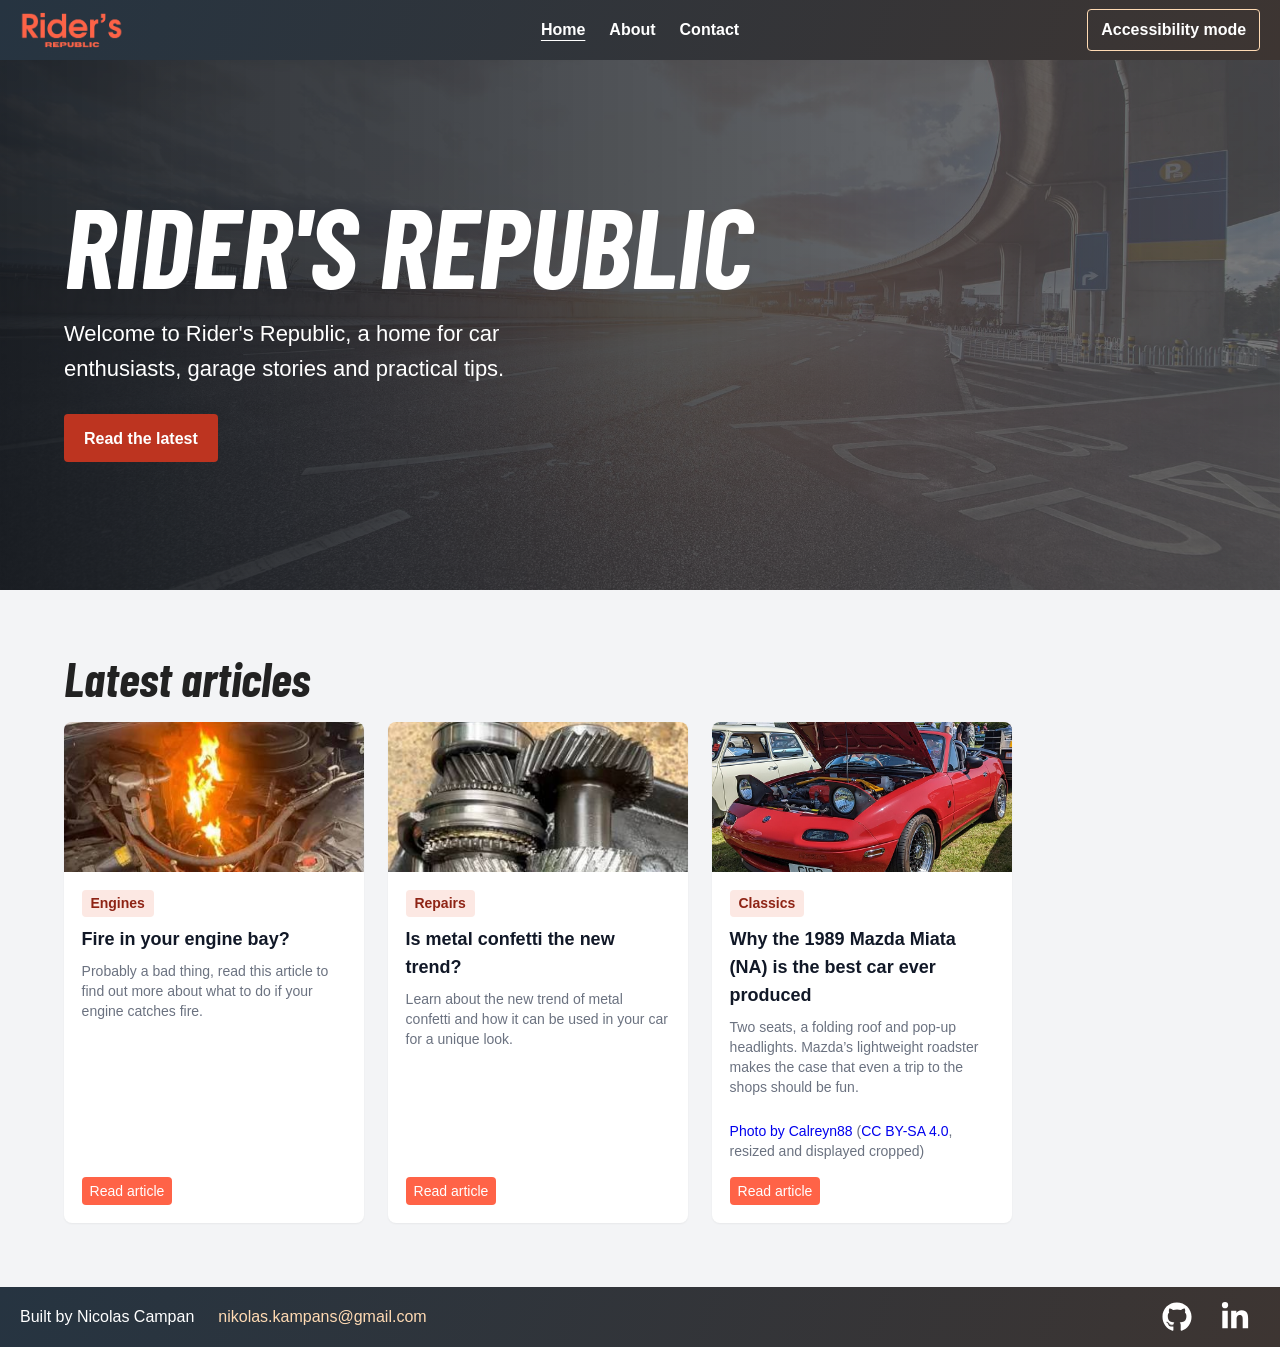
==== commit 5c5da6c7: "about page revamp, wd40 rant, and more" ====
--- a/index.html
+++ b/index.html
@@ -6,6 +6,7 @@
 
 		<link rel="stylesheet" href="assets/css/site.css">
 		<script src="assets/js/accessibility.js" defer></script>
+		<script src="assets/js/footer.js" defer></script>
 		<meta charset="UTF-8">
 		<meta name="viewport" content="width=device-width, initial-scale=1.0">
 
@@ -93,6 +94,8 @@
 				<p><a href="mailto:nikolas.kampans@gmail.com">nikolas.kampans@gmail.com</a></p>
 			</div>
 
+			<a class="footer-commit" hidden></a>
+
 			<div class="cardlink">
 				<a class="social-link1"
 					href="https://github.com/kampans/WebDev_Project_John"
--- a/assets/css/site.css
+++ b/assets/css/site.css
@@ -36,7 +36,8 @@
 
 header,
 footer {
-	background-color: #333;
+	--bar-accent: #ffdab3;
+	background: linear-gradient(110deg, #263441, #3d3532);
 	display: flex;
 	align-items: center;
 	min-height: 60px;
@@ -77,7 +78,7 @@
 }
 
 nav a:hover {
-	color: #ff6347;
+	color: var(--bar-accent);
 	transform: scale(1.1);
 }
 
@@ -85,7 +86,7 @@
 	grid-column: 3;
 	justify-self: end;
 	padding: 0.45rem 0.8rem;
-	border: 1px solid #ffb4a5;
+	border: 1px solid var(--bar-accent);
 	border-radius: 0.25rem;
 	background: transparent;
 	color: #fff;
@@ -95,13 +96,13 @@
 }
 
 .accessibility-toggle:hover {
-	background: #4d302b;
+	background: #50443d;
 }
 
 .accessibility-toggle[aria-pressed="true"] {
-	border-color: #fce8e3;
-	background: #fce8e3;
-	color: #8e2415;
+	border-color: var(--bar-accent);
+	background: var(--bar-accent);
+	color: #3d3532;
 }
 
 .accessibility-toggle:focus-visible,
@@ -155,21 +156,36 @@
 footer {
 	color: #fff;
 	text-align: left;
-	justify-content: space-between;
+	display: grid;
+	grid-template-columns: minmax(0, 1fr) minmax(0, 24%) minmax(0, 1fr);
+	column-gap: 1rem;
+}
+
+.footer-commit {
+	grid-column: 2;
+	margin: 0;
+	color: #a7a09c;
+	font-size: 0.8125em;
+	text-align: center;
+	text-decoration: none;
+	overflow-wrap: anywhere;
+}
+
+.footer-commit:is(:hover, :focus-visible) {
+	text-decoration: underline;
+	text-underline-offset: 0.2em;
 }
 
 .footer-content {
 	display: flex;
+	flex-wrap: wrap;
 	align-items: center;
-	gap: 24px;
+	gap: 0.25rem 24px;
+	overflow-wrap: anywhere;
 }
 
 .footer-content p {
 	margin: 0;
-}
-
-.contact-page footer a[href^="mailto:"] {
-	color: #ffb4a5;
 }
 
 .contact-layout {
@@ -283,8 +299,8 @@
 	font-size: 20px;
 }
 
-a[href^="mailto:"] {
-	color: #ff6347;
+footer a[href^="mailto:"] {
+	color: var(--bar-accent);
 	text-decoration: none;
 }
 
@@ -295,6 +311,8 @@
 /* From Uiverse.io by ahmed150up2 */
 .cardlink {
 	display: flex;
+	grid-column: 3;
+	justify-self: end;
 	gap: 8px;
 }
 
@@ -307,7 +325,6 @@
 	height: 50px;
 	color: whitesmoke;
 	text-decoration: none;
-	transition: 0.25s;
 	border-radius: 50%;
 }
 
@@ -323,6 +340,16 @@
 
 .cardlink .social-link2:hover {
 	background-color: #0a66c2;
+}
+
+@media (hover: hover) and (prefers-reduced-motion: no-preference) {
+	:root:not(.accessibility-mode) footer :is(.footer-content p, .footer-commit, .cardlink a) {
+		transition: transform 160ms ease, background-color 160ms ease;
+	}
+
+	:root:not(.accessibility-mode) footer :is(.footer-content p, .footer-commit, .cardlink a):hover {
+		transform: scale(1.05);
+	}
 }
 
 @media (max-width: 767px) {
@@ -370,8 +397,13 @@
 	}
 
 	footer {
+		display: flex;
 		padding: 16px 12px;
 		overflow-wrap: anywhere;
+	}
+
+	.footer-commit {
+		align-self: center;
 	}
 }
 
@@ -640,16 +672,128 @@
 	margin: 0 0 0.5rem;
 }
 
-.accessibility-mode main :is(h1, h2, p, details):not(.hero *, .latest > h2, .contact-intro *, .card *) {
+.about-main {
+	width: min(100%, 44rem);
+	margin-inline: auto;
+	padding-block: clamp(1rem, 4vw, 3rem);
+}
+
+.about-main :is(h1, p) {
+	width: auto;
+	padding: 0;
+	background: transparent;
+}
+
+.about-main h1 {
+	margin: 0 0 1rem;
+	font-size: clamp(2.5rem, 6vw, 4rem);
+	line-height: 1.05;
+}
+
+.about-main p {
+	margin: 0 0 1rem;
+}
+
+.about-main a {
+	color: #962817;
+	font-weight: 700;
+	text-underline-offset: 0.18em;
+}
+
+.about-main a:hover {
+	color: #bd3420;
+}
+
+.about-bio,
+.about-disclosure {
+	border: 1px solid #b8a49e;
+	border-radius: 10px;
+	background: #fff;
+}
+
+.about-bio {
+	display: grid;
+	grid-template-columns: minmax(0, 3fr) minmax(0, 2fr);
+	align-items: center;
+	gap: 1.25rem;
+	padding: clamp(1rem, 3vw, 1.75rem);
+}
+
+.about-bio p:last-child {
+	margin-bottom: 0;
+}
+
+.about-bio img {
+	width: 100%;
+	margin: 0;
+	border-radius: 0.5rem;
+}
+
+@media (max-width: 560px) {
+	.about-bio {
+		grid-template-columns: 1fr;
+	}
+}
+
+.about-disclosure {
+	width: auto;
+	margin-block: 1.5rem;
+	padding: 0;
+}
+
+.about-disclosure summary {
+	padding: 0.85rem 1rem;
+	color: #962817;
+	border-radius: inherit;
+	font-weight: 700;
+	cursor: pointer;
+}
+
+.about-disclosure-content {
+	padding: 0 1rem 1rem;
+}
+
+.about-disclosure ul {
+	margin: 0 0 1rem;
+	padding-inline-start: 1.5rem;
+}
+
+.about-disclosure figure {
+	margin: 0;
+}
+
+.about-disclosure img {
+	margin: 0 0 0.5rem;
+	border-radius: 0.5rem;
+}
+
+.wd40-photo img {
+	width: min(100%, 14rem);
+}
+
+@keyframes about-disclosure-reveal {
+	from {
+		opacity: 0;
+		transform: translateY(-0.25rem);
+	}
+}
+
+@media (prefers-reduced-motion: no-preference) {
+	:root:not(.accessibility-mode) .about-disclosure[open] .about-disclosure-content {
+		animation: about-disclosure-reveal 180ms ease-out;
+	}
+}
+
+.accessibility-mode main :is(h1, h2, p, details):not(.hero *, .latest > h2, .contact-intro *, .card *, .about-main *) {
 	box-shadow: inset 0 0 0 1px #b8a49e;
 }
 
 @media (hover: hover) and (prefers-reduced-motion: no-preference) {
-	:is(.card, .contact-form, .contact-intro, .article-photo, main :is(h1, h2, p, details):not(.hero *, .latest > h2, .contact-intro *, .card *, details *)) {
+	:is(.card, .contact-form, .contact-intro, .article-photo, .about-bio, .about-disclosure, main :is(h1, h2, p, details):not(.hero *, .latest > h2, .contact-intro *, .card *, details *, .about-main *)) {
 		transition: transform 160ms ease;
 	}
 
-	:is(.card, .contact-form, .contact-intro, .article-photo, main :is(h1, h2, p, details):not(.hero *, .latest > h2, .contact-intro *, .card *, details *)):hover {
+	:is(.card, .contact-form, .contact-intro, .article-photo, .about-bio, .about-disclosure, main :is(h1, h2, p, details):not(.hero *, .latest > h2, .contact-intro *, .card *, details *, .about-main *)):hover {
 		transform: translateY(-1px) scale(1.008);
 	}
 }
